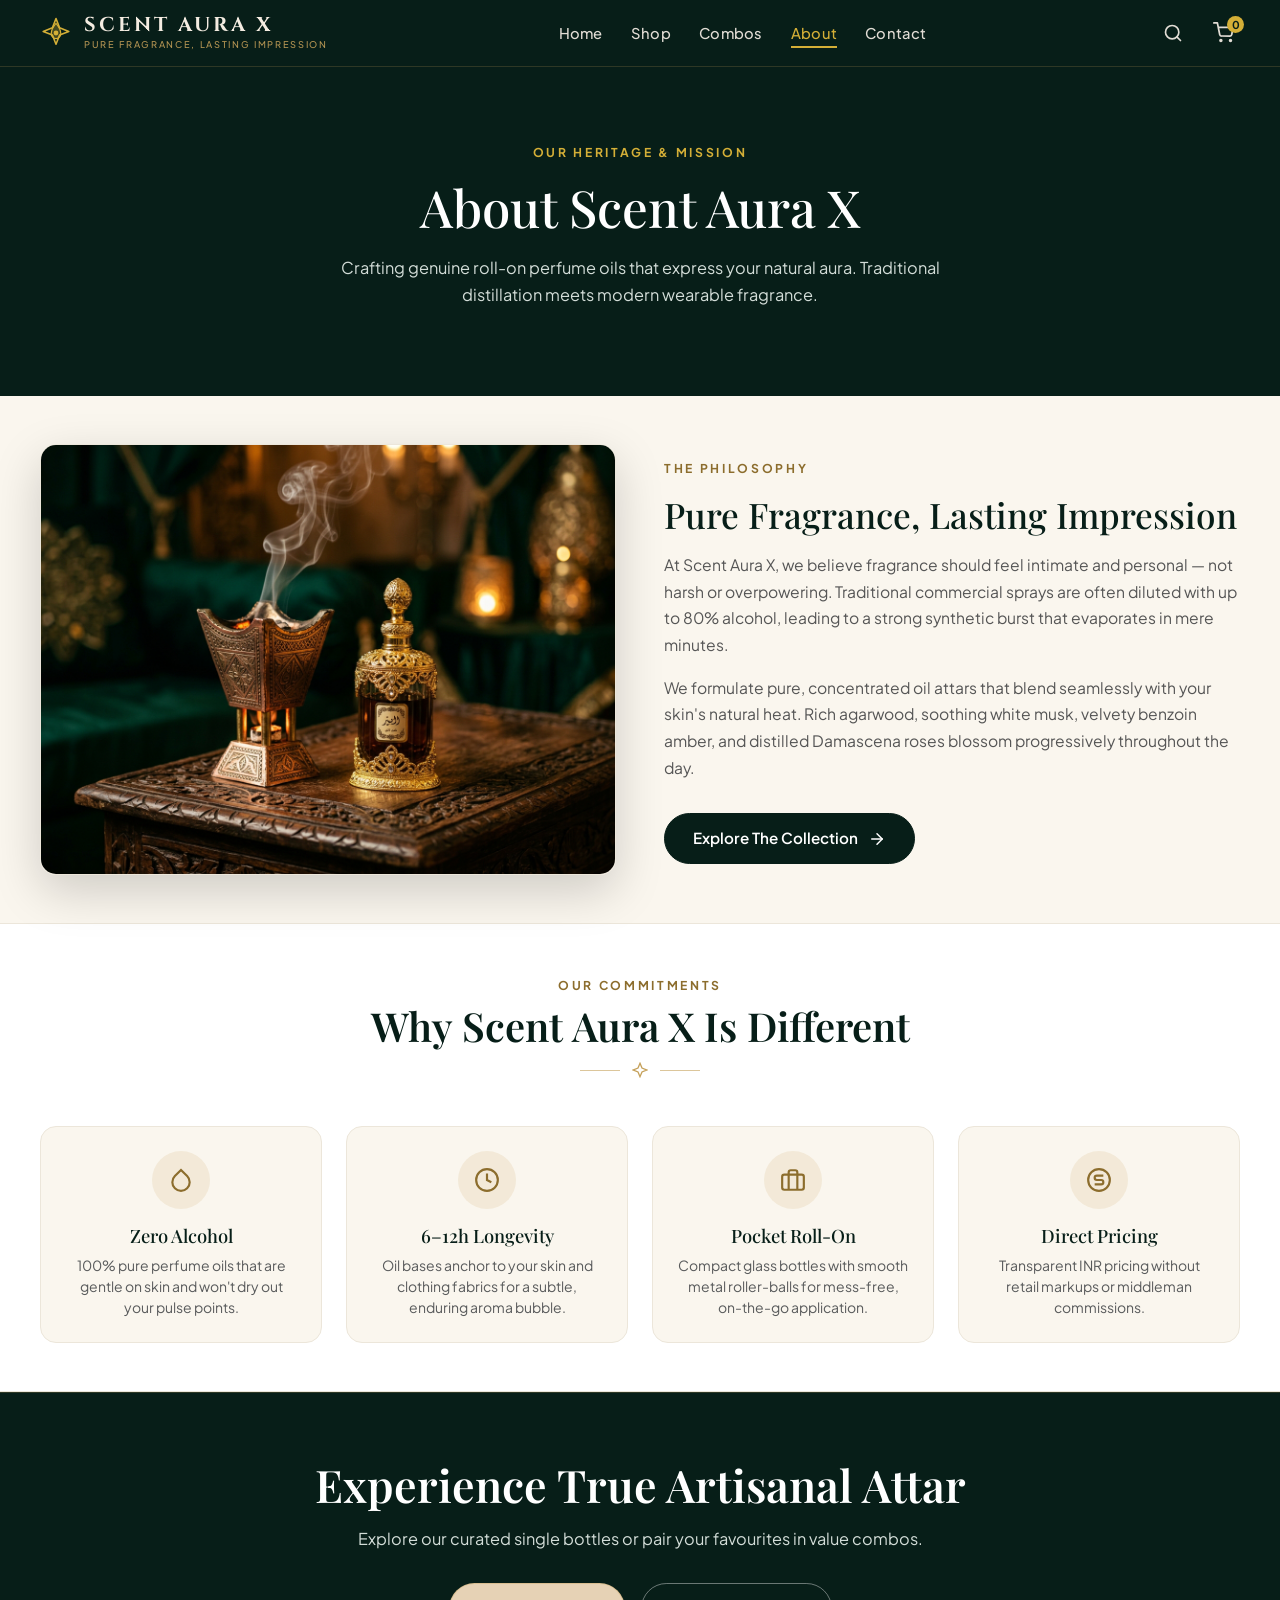
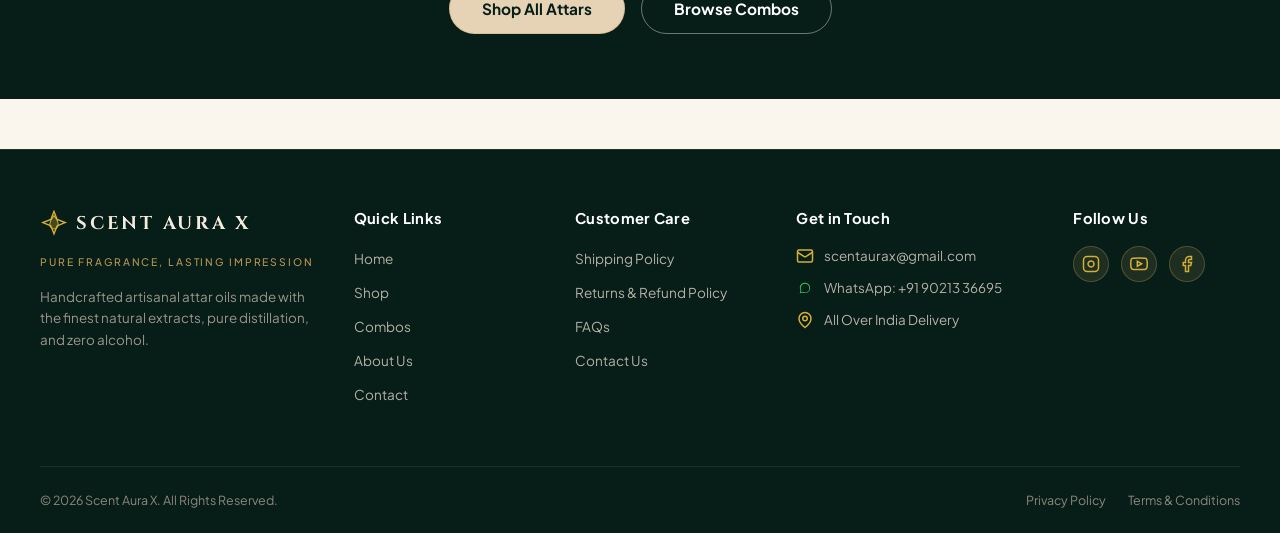
==== about.html @ 6600e6ce "Updated the menu and new page" ====
<!DOCTYPE html>
<html lang="en">
<head>
  <meta charset="UTF-8" />
  <meta name="viewport" content="width=device-width, initial-scale=1.0" />
  <meta name="description" content="About Scent Aura X — Artisanal, alcohol-free roll-on attars crafted for everyday Indian life, special occasions, and lasting impressions." />
  <title>About Us | Scent Aura X — Pure Fragrance, Lasting Impression</title>
  
  <link href="https://cdn.jsdelivr.net/npm/bootstrap@5.3.3/dist/css/bootstrap.min.css" rel="stylesheet">
  <link rel="stylesheet" href="assets/css/style.css">
  <link rel="stylesheet" href="assets/css/premium.css">
</head>

<body>
  <!-- ==========================================
       SECTION 1: HEADER AND NAVIGATION
       ========================================== -->
  <header class="site-header">
    <div class="header-container">
      <!-- Logo / Brand Wordmark -->
      <a href="index.html" class="brand-wrapper" aria-label="Scent Aura X Home">
        <svg class="brand-logo-icon" viewBox="0 0 40 40" fill="none" xmlns="http://www.w3.org/2000/svg" aria-hidden="true">
          <path d="M20 2L24.5 13.5L36 18L24.5 22.5L20 34L15.5 22.5L4 18L15.5 13.5L20 2Z" stroke="#D4AF37" stroke-width="2" stroke-linecap="round" stroke-linejoin="round"/>
          <path d="M20 8C20 8 26 15 26 21C26 24.3137 23.3137 27 20 27C16.6863 27 14 24.3137 14 21C14 15 20 8 20 8Z" fill="#D4AF37" fill-opacity="0.3" stroke="#D4AF37" stroke-width="1.5"/>
          <circle cx="20" cy="20" r="3" fill="#D4AF37"/>
        </svg>
        <div class="brand-text-block">
          <span class="brand-title">SCENT AURA X</span>
          <span class="brand-tagline">PURE FRAGRANCE, LASTING IMPRESSION</span>
        </div>
      </a>

      <!-- Center Desktop Links -->
      <ul class="nav-links">
        <li><a href="index.html">Home</a></li>
        <li><a href="shop.html">Shop</a></li>
        <li><a href="combos.html">Combos</a></li>
        <li><a href="about.html" class="active">About</a></li>
        <li><a href="contact.html">Contact</a></li>
      </ul>

      <!-- Right Header Actions (Search, Cart, Mobile Toggle) -->
      <div class="header-actions">
        <a href="shop.html" class="header-icon-btn" aria-label="Search Attars">
          <svg width="20" height="20" viewBox="0 0 24 24" fill="none" stroke="currentColor" stroke-width="2" stroke-linecap="round" stroke-linejoin="round" aria-hidden="true">
            <circle cx="11" cy="11" r="8"></circle>
            <line x1="21" y1="21" x2="16.65" y2="16.65"></line>
          </svg>
        </a>

        <a href="cart.html" class="header-icon-btn position-relative" aria-label="Shopping Cart">
          <svg width="21" height="21" viewBox="0 0 24 24" fill="none" stroke="currentColor" stroke-width="2" stroke-linecap="round" stroke-linejoin="round" aria-hidden="true">
            <circle cx="9" cy="21" r="1"></circle>
            <circle cx="20" cy="21" r="1"></circle>
            <path d="M1 1h4l2.68 13.39a2 2 0 0 0 2 1.61h9.72a2 2 0 0 0 2-1.61L23 6H6"></path>
          </svg>
          <span id="cart-count-badge" class="cart-counter">0</span>
        </a>

        <button type="button" class="mobile-nav-toggle" id="mobile-nav-toggle-btn" aria-label="Open mobile navigation menu">
          <svg width="24" height="24" viewBox="0 0 24 24" fill="none" stroke="currentColor" stroke-width="2" stroke-linecap="round" stroke-linejoin="round" aria-hidden="true">
            <line x1="3" y1="12" x2="21" y2="12"></line>
            <line x1="3" y1="6" x2="21" y2="6"></line>
            <line x1="3" y1="18" x2="21" y2="18"></line>
          </svg>
        </button>
      </div>
    </div>
  </header>

  <!-- Mobile Navigation Drawer -->
  <div class="mobile-nav-drawer" id="mobile-nav-drawer" role="dialog" aria-modal="true" aria-label="Mobile Navigation">
    <div class="mobile-nav-panel">
      <div class="mobile-nav-header">
        <div class="d-flex align-items-center gap-2">
          <svg class="brand-logo-icon" viewBox="0 0 40 40" fill="none" style="width: 24px; height: 24px;" aria-hidden="true">
            <path d="M20 2L24.5 13.5L36 18L24.5 22.5L20 34L15.5 22.5L4 18L15.5 13.5L20 2Z" stroke="#D4AF37" stroke-width="2"/>
            <path d="M20 8C20 8 26 15 26 21C26 24.3137 23.3137 27 20 27C16.6863 27 14 24.3137 14 21C14 15 20 8 20 8Z" fill="#D4AF37" fill-opacity="0.3" stroke="#D4AF37" stroke-width="1.5"/>
          </svg>
          <span class="brand-title" style="font-size: 1.05rem;">SCENT AURA X</span>
        </div>
        <button type="button" class="mobile-nav-close" id="mobile-nav-close-btn" aria-label="Close navigation menu">&times;</button>
      </div>
      <ul class="mobile-nav-list">
        <li><a href="index.html"><span>Home</span> &rarr;</a></li>
        <li><a href="shop.html"><span>Shop</span> &rarr;</a></li>
        <li><a href="combos.html"><span>Combos</span> &rarr;</a></li>
        <li><a href="about.html" class="active"><span>About</span> &rarr;</a></li>
        <li><a href="contact.html"><span>Contact</span> &rarr;</a></li>
      </ul>
      <div class="mt-auto pt-4 border-top border-secondary">
        <a href="cart.html" class="btn btn-sm w-100 py-2 rounded-pill fw-bold" style="background: var(--gold-accent); color: var(--primary-dark);">
          View Cart (<span class="mobile-drawer-cart-count">0</span>)
        </a>
      </div>
    </div>
  </div>

  <!-- Hero Header -->
  <section class="py-5" style="background-color: var(--primary-dark); color: #fff; text-align: center;">
    <div class="container py-4">
      <span class="section-label-gold" style="color: var(--gold-accent);">OUR HERITAGE &amp; MISSION</span>
      <h1 class="font-serif mt-2 mb-3" style="font-size: clamp(2.2rem, 4vw, 3.2rem); color: #fff;">About Scent Aura X</h1>
      <p class="mx-auto" style="max-width: 650px; color: #D3DDD8; font-size: 1.02rem; line-height: 1.65;">
        Crafting genuine roll-on perfume oils that express your natural aura. Traditional distillation meets modern wearable fragrance.
      </p>
    </div>
  </section>

  <!-- Story & Philosophy Section -->
  <section class="py-5">
    <div class="hero-container">
      <div class="row align-items-center g-5">
        <div class="col-lg-6">
          <div class="rounded-4 overflow-hidden shadow-lg border" style="border-color: var(--border-subtle) !important;">
            <img src="assets/images/story-banner.jpg" alt="Heritage of Scent Aura X" class="w-100 h-100 object-fit-cover" style="min-height: 380px;">
          </div>
        </div>
        <div class="col-lg-6">
          <span class="section-label-gold">THE PHILOSOPHY</span>
          <h2 class="font-serif mt-2 mb-3" style="font-size: 2.2rem; color: var(--primary-dark);">Pure Fragrance, Lasting Impression</h2>
          <p style="color: #555; line-height: 1.7; font-size: 0.98rem;">
            At Scent Aura X, we believe fragrance should feel intimate and personal — not harsh or overpowering. Traditional commercial sprays are often diluted with up to 80% alcohol, leading to a strong synthetic burst that evaporates in mere minutes.
          </p>
          <p style="color: #555; line-height: 1.7; font-size: 0.98rem;">
            We formulate pure, concentrated oil attars that blend seamlessly with your skin's natural heat. Rich agarwood, soothing white musk, velvety benzoin amber, and distilled Damascena roses blossom progressively throughout the day.
          </p>
          <div class="pt-3">
            <a href="shop.html" class="btn-hero-primary">
              <span>Explore The Collection</span>
              <svg width="18" height="18" viewBox="0 0 24 24" fill="none" stroke="currentColor" stroke-width="2" stroke-linecap="round" stroke-linejoin="round">
                <line x1="5" y1="12" x2="19" y2="12"></line>
                <polyline points="12 5 19 12 12 19"></polyline>
              </svg>
            </a>
          </div>
        </div>
      </div>
    </div>
  </section>

  <!-- Core Pillars -->
  <section class="py-5" style="background-color: #FFFFFF; border-top: 1px solid var(--border-subtle); border-bottom: 1px solid var(--border-subtle);">
    <div class="hero-container">
      <div class="section-center-header text-center mb-5">
        <span class="section-label-gold">OUR COMMITMENTS</span>
        <h2 class="section-main-title">Why Scent Aura X Is Different</h2>
        <div class="ornament-divider">
          <span></span>
          <svg width="16" height="16" viewBox="0 0 24 24" fill="none" stroke="currentColor" stroke-width="2">
            <path d="M12 2L15 9L22 12L15 15L12 22L9 15L2 12L9 9L12 2Z"/>
          </svg>
          <span></span>
        </div>
      </div>

      <div class="row g-4">
        <div class="col-md-3">
          <div class="p-4 rounded-4 text-center h-100" style="background: var(--page-bg); border: 1px solid var(--border-subtle);">
            <div class="d-inline-flex p-3 rounded-circle mb-3" style="background: rgba(197, 160, 89, 0.15); color: var(--gold-dark);">
              <svg width="26" height="26" viewBox="0 0 24 24" fill="none" stroke="currentColor" stroke-width="2">
                <path d="M12 2.69l5.66 5.66a8 8 0 1 1-11.31 0z"/>
              </svg>
            </div>
            <h4 class="font-serif" style="color: var(--primary-dark); font-size: 1.15rem;">Zero Alcohol</h4>
            <p class="text-muted small mb-0 mt-2">100% pure perfume oils that are gentle on skin and won't dry out your pulse points.</p>
          </div>
        </div>

        <div class="col-md-3">
          <div class="p-4 rounded-4 text-center h-100" style="background: var(--page-bg); border: 1px solid var(--border-subtle);">
            <div class="d-inline-flex p-3 rounded-circle mb-3" style="background: rgba(197, 160, 89, 0.15); color: var(--gold-dark);">
              <svg width="26" height="26" viewBox="0 0 24 24" fill="none" stroke="currentColor" stroke-width="2">
                <circle cx="12" cy="12" r="10"></circle>
                <polyline points="12 6 12 12 16 14"></polyline>
              </svg>
            </div>
            <h4 class="font-serif" style="color: var(--primary-dark); font-size: 1.15rem;">6–12h Longevity</h4>
            <p class="text-muted small mb-0 mt-2">Oil bases anchor to your skin and clothing fabrics for a subtle, enduring aroma bubble.</p>
          </div>
        </div>

        <div class="col-md-3">
          <div class="p-4 rounded-4 text-center h-100" style="background: var(--page-bg); border: 1px solid var(--border-subtle);">
            <div class="d-inline-flex p-3 rounded-circle mb-3" style="background: rgba(197, 160, 89, 0.15); color: var(--gold-dark);">
              <svg width="26" height="26" viewBox="0 0 24 24" fill="none" stroke="currentColor" stroke-width="2">
                <rect x="2" y="7" width="20" height="14" rx="2" ry="2"></rect>
                <path d="M16 21V5a2 2 0 0 0-2-2h-4a2 2 0 0 0-2 2v16"></path>
              </svg>
            </div>
            <h4 class="font-serif" style="color: var(--primary-dark); font-size: 1.15rem;">Pocket Roll-On</h4>
            <p class="text-muted small mb-0 mt-2">Compact glass bottles with smooth metal roller-balls for mess-free, on-the-go application.</p>
          </div>
        </div>

        <div class="col-md-3">
          <div class="p-4 rounded-4 text-center h-100" style="background: var(--page-bg); border: 1px solid var(--border-subtle);">
            <div class="d-inline-flex p-3 rounded-circle mb-3" style="background: rgba(197, 160, 89, 0.15); color: var(--gold-dark);">
              <svg width="26" height="26" viewBox="0 0 24 24" fill="none" stroke="currentColor" stroke-width="2">
                <circle cx="12" cy="12" r="10"></circle>
                <path d="M16 8h-6a2 2 0 1 0 0 4h4a2 2 0 1 1 0 4H8"></path>
              </svg>
            </div>
            <h4 class="font-serif" style="color: var(--primary-dark); font-size: 1.15rem;">Direct Pricing</h4>
            <p class="text-muted small mb-0 mt-2">Transparent INR pricing without retail markups or middleman commissions.</p>
          </div>
        </div>
      </div>
    </div>
  </section>

  <!-- CTA Banner -->
  <section class="final-cta-section">
    <div class="final-cta-container">
      <h2 class="final-cta-title">Experience True Artisanal Attar</h2>
      <p class="final-cta-desc">
        Explore our curated single bottles or pair your favourites in value combos.
      </p>
      <div class="d-flex justify-content-center gap-3 flex-wrap">
        <a href="shop.html" class="btn-final-cta">
          <span>Shop All Attars</span>
        </a>
        <a href="combos.html" class="btn-final-cta" style="background: transparent; color: #fff; border-color: rgba(255,255,255,0.4);">
          <span>Browse Combos</span>
        </a>
      </div>
    </div>
  </section>

  <!-- ==========================================
       FOOTER
       ========================================== -->
  <footer id="footer-contact" class="site-footer">
    <div class="footer-container">
      <div class="footer-grid">
        <!-- Col 1: Brand & Wordmark -->
        <div>
          <div class="d-flex align-items-center gap-2 mb-3">
            <svg class="brand-logo-icon" viewBox="0 0 40 40" fill="none" style="width: 28px; height: 28px;" aria-hidden="true">
              <path d="M20 2L24.5 13.5L36 18L24.5 22.5L20 34L15.5 22.5L4 18L15.5 13.5L20 2Z" stroke="#D4AF37" stroke-width="2"/>
              <path d="M20 8C20 8 26 15 26 21C26 24.3137 23.3137 27 20 27C16.6863 27 14 24.3137 14 21C14 15 20 8 20 8Z" fill="#D4AF37" fill-opacity="0.3" stroke="#D4AF37" stroke-width="1.5"/>
            </svg>
            <span class="brand-title" style="font-size: 1.15rem;">SCENT AURA X</span>
          </div>
          <div class="brand-tagline mb-3" style="font-size: 0.65rem;">PURE FRAGRANCE, LASTING IMPRESSION</div>
          <p style="font-size: 0.84rem; color: #9A958A; line-height: 1.6; max-width: 280px;">
            Handcrafted artisanal attar oils made with the finest natural extracts, pure distillation, and zero alcohol.
          </p>
        </div>

        <!-- Col 2: Quick Links -->
        <div>
          <h4 class="footer-col-title">Quick Links</h4>
          <ul class="footer-links-list">
            <li><a href="index.html">Home</a></li>
            <li><a href="shop.html">Shop</a></li>
            <li><a href="combos.html">Combos</a></li>
            <li><a href="about.html">About Us</a></li>
            <li><a href="contact.html">Contact</a></li>
          </ul>
        </div>

        <!-- Col 3: Customer Care -->
        <div>
          <h4 class="footer-col-title">Customer Care</h4>
          <ul class="footer-links-list">
            <li><a href="checkout.html">Shipping Policy</a></li>
            <li><a href="checkout.html">Returns &amp; Refund Policy</a></li>
            <li><a href="contact.html#faq">FAQs</a></li>
            <li><a href="contact.html">Contact Us</a></li>
          </ul>
        </div>

        <!-- Col 4: Get in Touch & WhatsApp -->
        <div>
          <h4 class="footer-col-title">Get in Touch</h4>
          <a href="mailto:scentaurax@gmail.com" class="footer-contact-item">
            <svg width="18" height="18" viewBox="0 0 24 24" fill="none" stroke="currentColor" stroke-width="2" aria-hidden="true">
              <rect x="2" y="4" width="20" height="16" rx="2"></rect>
              <path d="m22 7-8.97 5.7a1.94 1.94 0 0 1-2.06 0L2 7"></path>
            </svg>
            <span>scentaurax@gmail.com</span>
          </a>
          <a href="https://wa.me/919021336695" target="_blank" rel="noopener noreferrer" class="footer-contact-item">
            <svg width="18" height="18" viewBox="0 0 24 24" fill="#25D366" aria-hidden="true">
              <path d="M12.031 6.172c-3.181 0-5.767 2.586-5.768 5.766-.001 1.298.38 2.27 1.019 3.287l-.711 2.598 2.664-.699c.974.551 1.834.814 2.8.814 3.181 0 5.767-2.586 5.768-5.766 0-3.18-2.586-5.766-5.772-5.766zm6.819 5.767c-.001 3.766-3.054 6.819-6.819 6.819-1.157 0-2.29-.296-3.29-.861l-3.663.96 1.002-3.666c-.633-1.042-.969-2.247-.968-3.252.001-3.766 3.054-6.819 6.819-6.819 3.765 0 6.819 3.053 6.819 6.819z"/>
            </svg>
            <span>WhatsApp: +91 90213 36695</span>
          </a>
          <div class="footer-contact-item">
            <svg width="18" height="18" viewBox="0 0 24 24" fill="none" stroke="currentColor" stroke-width="2" aria-hidden="true">
              <path d="M20 10c0 6-8 12-8 12s-8-6-8-12a8 8 0 0 1 16 0Z"/>
              <circle cx="12" cy="10" r="3"/>
            </svg>
            <span>All Over India Delivery</span>
          </div>
        </div>

        <!-- Col 5: Follow Us -->
        <div>
          <h4 class="footer-col-title">Follow Us</h4>
          <div class="footer-social-icons">
            <a href="#" class="footer-social-icon" aria-label="Instagram">
              <svg width="18" height="18" viewBox="0 0 24 24" fill="none" stroke="currentColor" stroke-width="2" aria-hidden="true">
                <rect x="2" y="2" width="20" height="20" rx="5" ry="5"></rect>
                <path d="M16 11.37A4 4 0 1 1 12.63 8 4 4 0 0 1 16 11.37z"></path>
                <line x1="17.5" y1="6.5" x2="17.51" y2="6.5"></line>
              </svg>
            </a>
            <a href="#" class="footer-social-icon" aria-label="YouTube">
              <svg width="18" height="18" viewBox="0 0 24 24" fill="none" stroke="currentColor" stroke-width="2" aria-hidden="true">
                <path d="M22.54 6.42a2.78 2.78 0 0 0-1.94-2C18.88 4 12 4 12 4s-6.88 0-8.6.46a2.78 2.78 0 0 0-1.94 2A29 29 0 0 0 1 11.75a29 29 0 0 0 .46 5.33A2.78 2.78 0 0 0 3.4 19c1.72.46 8.6.46 8.6.46s6.88 0 8.6-.46a2.78 2.78 0 0 0 1.94-2 29 29 0 0 0 .46-5.25 29 29 0 0 0-.46-5.33z"></path>
                <polygon points="9.75 15.02 15.5 11.75 9.75 8.48 9.75 15.02"></polygon>
              </svg>
            </a>
            <a href="#" class="footer-social-icon" aria-label="Facebook">
              <svg width="18" height="18" viewBox="0 0 24 24" fill="none" stroke="currentColor" stroke-width="2" aria-hidden="true">
                <path d="M18 2h-3a5 5 0 0 0-5 5v3H7v4h3v8h4v-8h3l1-4h-4V7a1 1 0 0 1 1-1h3z"></path>
              </svg>
            </a>
          </div>
        </div>
      </div>

      <div class="footer-bottom-bar">
        <span>&copy; <span id="current-year">2026</span> Scent Aura X. All Rights Reserved.</span>
        <div>
          <a href="#">Privacy Policy</a>
          <a href="#">Terms &amp; Conditions</a>
        </div>
      </div>
    </div>
  </footer>

  <script src="assets/js/products.js"></script>
  <script src="assets/js/main.js"></script>
</body>
</html>
---- assets/css/style.css ----
@import url('https://fonts.googleapis.com/css2?family=Cinzel:wght@400;500;600;700;800&family=Playfair+Display:ital,wght@0,400;0,500;0,600;0,700;1,400;1,600&family=Plus+Jakarta+Sans:wght@300;400;500;600;700&display=swap');

:root {
  --primary-dark: #071E18;      /* Deep Royal Emerald Forest */
  --primary-forest: #0B2B23;    /* Secondary Deep Green */
  --primary-emerald: #113D32;   /* Emerald accent */
  --gold-primary: #C5A059;      /* Classic Royal Gold */
  --gold-accent: #D4AF37;       /* Bright Shimmer Gold */
  --gold-light: #F4ECE1;        /* Cream Gold */
  --gold-dark: #8C6D2D;         /* Dark Bronzed Gold */
  --page-bg: #FAF6EE;           /* Warm Ivory Cream Canvas */
  --card-bg: #FFFFFF;           /* Crisp White Card Background */
  --text-dark: #1A1A1A;         /* Primary Text */
  --text-muted: #666666;        /* Secondary Subtext */
  --border-light: rgba(197, 160, 89, 0.25);
  --border-subtle: #ECE6DA;
  --whatsapp-green: #25D366;
  --font-serif: 'Playfair Display', Georgia, serif;
  --font-royal: 'Cinzel', serif;
  --font-sans: 'Plus Jakarta Sans', system-ui, -apple-system, sans-serif;
}

* {
  box-sizing: border-box;
}

body {
  font-family: var(--font-sans);
  background-color: var(--page-bg);
  color: var(--text-dark);
  margin: 0;
  padding: 0;
  -webkit-font-smoothing: antialiased;
  -moz-osx-font-smoothing: grayscale;
}

h1, h2, h3, h4, .font-serif, .section-heading {
  font-family: var(--font-serif);
}

.font-royal {
  font-family: var(--font-royal);
}

/* --- HEADER & NAVIGATION --- */
.site-header {
  background-color: var(--primary-dark);
  position: sticky;
  top: 0;
  z-index: 1000;
  border-bottom: 1px solid rgba(197, 160, 89, 0.2);
  padding: 14px 0;
}

.header-container {
  max-width: 1240px;
  margin: 0 auto;
  padding: 0 20px;
  display: flex;
  align-items: center;
  justify-content: space-between;
}

.brand-wrapper {
  display: flex;
  align-items: center;
  gap: 12px;
  text-decoration: none;
}

.brand-logo-icon {
  width: 32px;
  height: 32px;
  color: var(--gold-accent);
}

.brand-text-block {
  display: flex;
  flex-direction: column;
}

.brand-title {
  font-family: var(--font-royal);
  font-size: 1.25rem;
  font-weight: 700;
  letter-spacing: 0.15em;
  color: var(--gold-light);
  line-height: 1.1;
  text-transform: uppercase;
}

.brand-tagline {
  font-size: 0.58rem;
  letter-spacing: 0.18em;
  text-transform: uppercase;
  color: var(--gold-primary);
  opacity: 0.9;
  font-weight: 500;
  margin-top: 2px;
}

.nav-links {
  display: flex;
  align-items: center;
  gap: 28px;
  list-style: none;
  margin: 0;
  padding: 0;
}

.nav-links a {
  color: #E2DDD5;
  text-decoration: none;
  font-size: 0.92rem;
  font-weight: 500;
  letter-spacing: 0.02em;
  position: relative;
  transition: color 0.25s ease;
}

.nav-links a:hover,
.nav-links a.active {
  color: var(--gold-accent);
}

.nav-links a.active::after {
  content: "";
  position: absolute;
  left: 0;
  bottom: -6px;
  width: 100%;
  height: 2px;
  background-color: var(--gold-accent);
}

.header-actions {
  display: flex;
  align-items: center;
  gap: 18px;
}

.header-icon-btn {
  background: transparent;
  border: none;
  color: #E2DDD5;
  cursor: pointer;
  display: flex;
  align-items: center;
  justify-content: center;
  padding: 6px;
  position: relative;
  transition: color 0.2s ease;
  text-decoration: none;
}

.header-icon-btn:hover {
  color: var(--gold-accent);
}

.cart-counter {
  position: absolute;
  top: 0px;
  right: -4px;
  background-color: var(--gold-accent);
  color: var(--primary-dark);
  font-size: 0.68rem;
  font-weight: 700;
  width: 17px;
  height: 17px;
  border-radius: 50%;
  display: flex;
  align-items: center;
  justify-content: center;
}

/* WhatsApp Nav Pill */
.btn-whatsapp-pill {
  background-color: #E6D2B5;
  color: #071E18;
  font-weight: 600;
  font-size: 0.85rem;
  padding: 8px 18px;
  border-radius: 999px;
  display: inline-flex;
  align-items: center;
  gap: 8px;
  text-decoration: none;
  border: 1px solid rgba(197, 160, 89, 0.4);
  transition: all 0.25s ease;
}

.btn-whatsapp-pill:hover {
  background-color: #DCC3A1;
  color: #071E18;
  transform: translateY(-1px);
}

/* --- HERO SECTION --- */
.hero-section {
  position: relative;
  background: #FAF6EE;
  padding: 40px 0 30px;
  overflow: hidden;
}

.hero-ornament-corner {
  position: absolute;
  top: 0;
  left: 0;
  width: 120px;
  opacity: 0.4;
  pointer-events: none;
}

.hero-container {
  max-width: 1240px;
  margin: 0 auto;
  padding: 0 20px;
}

.hero-grid {
  display: grid;
  grid-template-columns: 1.05fr 0.95fr;
  align-items: center;
  gap: 40px;
  min-height: 480px;
}

.hero-subtitle-eyebrow {
  font-size: 0.78rem;
  letter-spacing: 0.22em;
  text-transform: uppercase;
  color: var(--gold-dark);
  font-weight: 700;
  margin-bottom: 12px;
}

.hero-title {
  font-size: clamp(2.4rem, 4.5vw, 4.2rem);
  line-height: 1.1;
  font-weight: 600;
  color: var(--primary-dark);
  margin-bottom: 22px;
}

.hero-description {
  font-size: 1.05rem;
  line-height: 1.6;
  color: #555555;
  max-width: 480px;
  margin-bottom: 34px;
}

.hero-buttons {
  display: flex;
  align-items: center;
  flex-wrap: wrap;
  gap: 14px;
  margin-bottom: 40px;
}

.btn-hero-primary {
  background-color: var(--primary-dark);
  color: #FFFFFF;
  font-size: 0.95rem;
  font-weight: 600;
  padding: 13px 28px;
  border-radius: 999px;
  text-decoration: none;
  display: inline-flex;
  align-items: center;
  gap: 10px;
  transition: all 0.3s ease;
  border: 1px solid var(--primary-dark);
}

.btn-hero-primary:hover {
  background-color: #0F372E;
  color: #FFFFFF;
  transform: translateY(-2px);
  box-shadow: 0 8px 24px rgba(7, 30, 24, 0.25);
}

.btn-hero-whatsapp {
  background-color: transparent;
  color: var(--primary-dark);
  font-size: 0.95rem;
  font-weight: 600;
  padding: 12px 26px;
  border-radius: 999px;
  text-decoration: none;
  display: inline-flex;
  align-items: center;
  gap: 10px;
  border: 1.5px solid rgba(7, 30, 24, 0.6);
  transition: all 0.25s ease;
}

.btn-hero-whatsapp:hover {
  background-color: rgba(7, 30, 24, 0.05);
  color: var(--primary-dark);
}

/* Trust Badges Strip Under Hero */
.hero-badges-row {
  display: grid;
  grid-template-columns: repeat(4, 1fr);
  gap: 16px;
  padding-top: 10px;
  border-top: 1px solid rgba(197, 160, 89, 0.25);
}

.hero-badge-item {
  display: flex;
  align-items: center;
  gap: 10px;
}

.hero-badge-icon {
  width: 34px;
  height: 34px;
  color: var(--gold-dark);
  flex-shrink: 0;
}

.hero-badge-text strong {
  display: block;
  font-size: 0.82rem;
  color: var(--primary-dark);
  font-weight: 700;
}

.hero-badge-text span {
  font-size: 0.72rem;
  color: #777777;
}

/* Hero Visual Banner */
.hero-visual-frame {
  position: relative;
  border-radius: 24px;
  overflow: hidden;
  box-shadow: 0 20px 45px rgba(7, 30, 24, 0.12);
  background: #EFE9DF;
  aspect-ratio: 16 / 11;
}

.hero-visual-frame img {
  width: 100%;
  height: 100%;
  object-fit: cover;
  display: block;
  transition: transform 0.6s ease;
}

.hero-visual-frame:hover img {
  transform: scale(1.02);
}

.hero-overlay-callout {
  position: absolute;
  top: 24px;
  right: 24px;
  text-align: right;
  pointer-events: none;
  z-index: 2;
}

.hero-script-tag {
  font-family: 'Playfair Display', cursive, serif;
  font-style: italic;
  font-size: 1.8rem;
  line-height: 1.1;
  color: #FFFFFF;
  text-shadow: 0 2px 10px rgba(0, 0, 0, 0.7);
  display: block;
}

/* --- SECTION HEADERS --- */
.section-center-header {
  text-align: center;
  max-width: 650px;
  margin: 0 auto 36px;
}

.section-label-gold {
  font-size: 0.76rem;
  letter-spacing: 0.22em;
  text-transform: uppercase;
  color: var(--gold-dark);
  font-weight: 700;
  display: inline-block;
  margin-bottom: 8px;
}

.section-main-title {
  font-size: clamp(1.8rem, 3.2vw, 2.5rem);
  font-weight: 600;
  color: var(--primary-dark);
  margin: 0 0 10px 0;
}

.ornament-divider {
  display: flex;
  align-items: center;
  justify-content: center;
  gap: 12px;
  margin: 12px auto 0;
}

.ornament-divider span {
  width: 40px;
  height: 1px;
  background-color: var(--gold-primary);
  opacity: 0.6;
}

.ornament-divider svg {
  color: var(--gold-primary);
}

.section-top-link-row {
  display: flex;
  justify-content: space-between;
  align-items: flex-end;
  margin-bottom: 24px;
}

.view-all-link {
  color: var(--primary-dark);
  font-size: 0.88rem;
  font-weight: 600;
  text-decoration: none;
  display: inline-flex;
  align-items: center;
  gap: 6px;
  transition: color 0.2s ease, transform 0.2s ease;
}

.view-all-link:hover {
  color: var(--gold-dark);
  transform: translateX(3px);
}

/* --- CATEGORIES SECTION --- */
.categories-section {
  padding: 50px 0 30px;
  background-color: var(--page-bg);
}

.categories-grid {
  display: grid;
  grid-template-columns: repeat(4, 1fr);
  gap: 18px;
}

.category-card {
  background: #FFFFFF;
  border-radius: 18px;
  overflow: hidden;
  box-shadow: 0 8px 24px rgba(0, 0, 0, 0.04);
  border: 1px solid var(--border-subtle);
  transition: all 0.3s ease;
  display: flex;
  flex-direction: column;
  text-decoration: none;
  color: inherit;
}

.category-card:hover {
  transform: translateY(-6px);
  box-shadow: 0 16px 36px rgba(7, 30, 24, 0.1);
  border-color: var(--gold-primary);
}

.category-img-box {
  width: 100%;
  aspect-ratio: 16 / 10;
  overflow: hidden;
  position: relative;
  background-color: #EFE9DF;
}

.category-img-box img {
  width: 100%;
  height: 100%;
  object-fit: cover;
  transition: transform 0.5s ease;
}

.category-card:hover .category-img-box img {
  transform: scale(1.06);
}

.category-info-bar {
  padding: 14px 16px;
  display: flex;
  align-items: center;
  justify-content: space-between;
  background-color: #F8F5EE;
}

.category-info-bar h3 {
  font-family: var(--font-serif);
  font-size: 1.05rem;
  font-weight: 700;
  color: var(--primary-dark);
  margin: 0 0 2px 0;
}

.category-info-bar p {
  font-size: 0.74rem;
  color: #777777;
  margin: 0;
}

.category-circle-arrow {
  width: 32px;
  height: 32px;
  border-radius: 50%;
  background-color: #FFFFFF;
  color: var(--primary-dark);
  border: 1px solid rgba(197, 160, 89, 0.4);
  display: flex;
  align-items: center;
  justify-content: center;
  flex-shrink: 0;
  transition: all 0.25s ease;
}

.category-card:hover .category-circle-arrow {
  background-color: var(--primary-dark);
  color: #FFFFFF;
  border-color: var(--primary-dark);
}

/* --- BESTSELLERS / PRODUCT CARDS --- */
.bestsellers-section {
  padding: 50px 0 60px;
  background-color: var(--page-bg);
}

.products-grid-row {
  display: grid;
  grid-template-columns: repeat(5, 1fr);
  gap: 16px;
}

.attar-product-card {
  background: #FFFFFF;
  border-radius: 18px;
  overflow: hidden;
  box-shadow: 0 8px 24px rgba(0, 0, 0, 0.04);
  border: 1px solid var(--border-subtle);
  display: flex;
  flex-direction: column;
  transition: all 0.3s cubic-bezier(0.16, 1, 0.3, 1);
  position: relative;
}

.attar-product-card:hover {
  transform: translateY(-5px);
  box-shadow: 0 16px 36px rgba(7, 30, 24, 0.09);
  border-color: rgba(197, 160, 89, 0.5);
}

.card-badge-bestseller {
  position: absolute;
  top: 12px;
  left: 12px;
  background-color: #E6D2B5;
  color: #071E18;
  font-size: 0.68rem;
  font-weight: 700;
  letter-spacing: 0.04em;
  padding: 4px 10px;
  border-radius: 999px;
  z-index: 2;
}

.product-img-wrap {
  width: 100%;
  aspect-ratio: 1 / 1;
  overflow: hidden;
  background-color: #F2ECE1;
  position: relative;
  display: block;
}

.product-img-wrap img {
  width: 100%;
  height: 100%;
  object-fit: cover;
  transition: transform 0.5s ease;
}

.attar-product-card:hover .product-img-wrap img {
  transform: scale(1.05);
}

.product-card-details {
  padding: 14px 14px 16px;
  display: flex;
  flex-direction: column;
  flex-grow: 1;
}

.product-item-title {
  font-family: var(--font-serif);
  font-size: 1.05rem;
  font-weight: 700;
  color: var(--primary-dark);
  margin: 0 0 4px 0;
  line-height: 1.2;
}

.product-item-title a {
  color: inherit;
  text-decoration: none;
}

.product-item-title a:hover {
  color: var(--gold-dark);
}

.product-item-meta-row {
  display: flex;
  align-items: center;
  gap: 8px;
  margin-bottom: 6px;
}

.product-bottle-size-badge {
  display: inline-block;
  background-color: #F4ECE1;
  color: var(--gold-dark);
  border: 1px solid rgba(197, 160, 89, 0.35);
  font-size: 0.70rem;
  font-weight: 700;
  padding: 2px 8px;
  border-radius: 999px;
  letter-spacing: 0.04em;
  text-transform: uppercase;
}

.product-item-price {
  font-size: 1.15rem;
  font-weight: 700;
  color: var(--primary-dark);
  margin-bottom: 4px;
}

.product-item-subtext {
  font-size: 0.75rem;
  color: #777777;
  margin-bottom: 12px;
  line-height: 1.35;
  flex-grow: 1;
}

/* Select Size Button inside Cards */
.btn-card-select-size {
  background-color: var(--primary-dark);
  color: #FFFFFF;
  border: 1px solid var(--primary-dark);
  border-radius: 999px;
  padding: 10px 14px;
  font-size: 0.84rem;
  font-weight: 600;
  display: flex;
  align-items: center;
  justify-content: center;
  gap: 8px;
  text-decoration: none;
  cursor: pointer;
  transition: all 0.25s ease;
  width: 100%;
}

.btn-card-select-size:hover {
  background-color: #113D32;
  color: #FFFFFF;
  border-color: #113D32;
  transform: translateY(-1px);
  box-shadow: 0 4px 12px rgba(7, 30, 24, 0.2);
}

.btn-card-select-size svg {
  color: var(--gold-accent);
  transition: transform 0.2s ease;
}

.btn-card-select-size:hover svg {
  transform: translateX(3px);
}

/* --- OUR STORY BANNER --- */
.story-banner-section {
  background-color: var(--primary-dark);
  color: #FFFFFF;
  margin: 30px auto;
  border-radius: 28px;
  overflow: hidden;
  max-width: 1240px;
  border: 1px solid rgba(197, 160, 89, 0.2);
  box-shadow: 0 20px 50px rgba(0, 0, 0, 0.15);
}

.story-grid {
  display: grid;
  grid-template-columns: 1.15fr 0.85fr;
  align-items: center;
}

.story-content-side {
  padding: 50px 50px 50px 60px;
}

.story-eyebrow {
  font-size: 0.74rem;
  letter-spacing: 0.22em;
  text-transform: uppercase;
  color: var(--gold-accent);
  font-weight: 700;
  margin-bottom: 12px;
  display: block;
}

.story-heading {
  font-size: clamp(2rem, 3.2vw, 2.7rem);
  font-weight: 600;
  line-height: 1.15;
  color: #FFFFFF;
  margin-bottom: 18px;
}

.story-text {
  font-size: 0.96rem;
  line-height: 1.7;
  color: #D3DDD8;
  max-width: 520px;
  margin-bottom: 30px;
}

.story-pillars-grid {
  display: grid;
  grid-template-columns: repeat(3, 1fr);
  gap: 20px;
  margin-bottom: 34px;
}

.story-pillar {
  display: flex;
  flex-direction: column;
  gap: 8px;
}

.story-pillar-icon {
  width: 30px;
  height: 30px;
  color: var(--gold-accent);
}

.story-pillar span {
  font-size: 0.82rem;
  color: #E2ECE7;
  font-weight: 600;
  line-height: 1.3;
}

.btn-story-cta {
  background-color: #E6D2B5;
  color: #071E18;
  font-size: 0.92rem;
  font-weight: 700;
  padding: 12px 28px;
  border-radius: 999px;
  text-decoration: none;
  display: inline-flex;
  align-items: center;
  gap: 10px;
  transition: all 0.25s ease;
}

.btn-story-cta:hover {
  background-color: #DCC3A1;
  color: #071E18;
  transform: translateY(-2px);
}

.story-image-side {
  height: 100%;
  min-height: 420px;
  position: relative;
  overflow: hidden;
}

.story-image-side img {
  width: 100%;
  height: 100%;
  object-fit: cover;
  display: block;
}

/* Arch mask effect for Story Image */
.story-image-arch {
  width: 100%;
  height: 100%;
  background-size: cover;
  background-position: center;
}

/* --- FOOTER --- */
.site-footer {
  background-color: var(--primary-dark);
  color: #E2DDD5;
  padding: 60px 0 24px;
  margin-top: 50px;
  border-top: 1px solid rgba(197, 160, 89, 0.15);
}

.footer-container {
  max-width: 1240px;
  margin: 0 auto;
  padding: 0 20px;
}

.footer-grid {
  display: grid;
  grid-template-columns: 1.5fr 1fr 1fr 1.3fr 0.9fr;
  gap: 36px;
  margin-bottom: 50px;
}

.footer-col-title {
  color: #FFFFFF;
  font-family: var(--font-sans);
  font-size: 0.92rem;
  font-weight: 700;
  margin-bottom: 18px;
  letter-spacing: 0.02em;
}

.footer-links-list {
  list-style: none;
  padding: 0;
  margin: 0;
}

.footer-links-list li {
  margin-bottom: 10px;
}

.footer-links-list a {
  color: #B5B0A6;
  text-decoration: none;
  font-size: 0.85rem;
  transition: color 0.2s ease;
}

.footer-links-list a:hover {
  color: var(--gold-accent);
}

.footer-contact-item {
  display: flex;
  align-items: center;
  gap: 10px;
  font-size: 0.84rem;
  color: #B5B0A6;
  margin-bottom: 12px;
  text-decoration: none;
}

.footer-contact-item svg {
  color: var(--gold-accent);
  flex-shrink: 0;
}

.footer-contact-item:hover {
  color: #FFFFFF;
}

.footer-social-icons {
  display: flex;
  gap: 12px;
}

.footer-social-icon {
  width: 36px;
  height: 36px;
  border-radius: 50%;
  background: rgba(197, 160, 89, 0.12);
  border: 1px solid rgba(197, 160, 89, 0.3);
  color: var(--gold-accent);
  display: flex;
  align-items: center;
  justify-content: center;
  text-decoration: none;
  transition: all 0.25s ease;
}

.footer-social-icon:hover {
  background: var(--gold-accent);
  color: var(--primary-dark);
}

.footer-bottom-bar {
  border-top: 1px solid rgba(255, 255, 255, 0.08);
  padding-top: 24px;
  display: flex;
  justify-content: space-between;
  align-items: center;
  font-size: 0.78rem;
  color: #8C877D;
}

.footer-bottom-bar a {
  color: #8C877D;
  text-decoration: none;
  margin-left: 20px;
}

.footer-bottom-bar a:hover {
  color: #E2DDD5;
}

/* Toast */
.toast-container {
  position: fixed;
  bottom: 24px;
  right: 24px;
  z-index: 9999;
}

.custom-toast {
  background: var(--primary-dark);
  color: #FFFFFF;
  border: 1px solid var(--gold-accent);
  border-radius: 50px;
  padding: 12px 22px;
  box-shadow: 0 10px 30px rgba(0, 0, 0, 0.25);
  display: flex;
  align-items: center;
  gap: 10px;
  font-size: 0.88rem;
  font-weight: 500;
  opacity: 0;
  transform: translateY(15px);
  transition: all 0.3s ease;
}

.custom-toast.show {
  opacity: 1;
  transform: translateY(0);
}

/* --- ADDED TO CART POPUP MODAL --- */
.cart-modal-backdrop {
  position: fixed;
  inset: 0;
  background: rgba(7, 30, 24, 0.6);
  backdrop-filter: blur(4px);
  -webkit-backdrop-filter: blur(4px);
  z-index: 10000;
  display: flex;
  align-items: center;
  justify-content: center;
  padding: 16px;
  opacity: 0;
  visibility: hidden;
  transition: opacity 0.25s ease, visibility 0.25s ease;
}

.cart-modal-backdrop.show {
  opacity: 1;
  visibility: visible;
}

.cart-modal-card {
  background: #FFFFFF;
  border-radius: 20px;
  width: 100%;
  max-width: 520px;
  box-shadow: 0 20px 50px rgba(7, 30, 24, 0.25);
  border: 1px solid var(--border-subtle);
  overflow: hidden;
  display: flex;
  flex-direction: column;
  max-height: 85vh;
  transform: scale(0.95) translateY(15px);
  transition: transform 0.25s cubic-bezier(0.16, 1, 0.3, 1);
}

.cart-modal-backdrop.show .cart-modal-card {
  transform: scale(1) translateY(0);
}

.cart-modal-header {
  padding: 18px 24px;
  border-bottom: 1px solid var(--border-subtle);
  display: flex;
  align-items: center;
  justify-content: space-between;
  background: #FAF6EE;
}

.cart-modal-header-title {
  display: flex;
  align-items: center;
  gap: 10px;
  margin: 0;
  font-size: 1.05rem;
  font-weight: 700;
  color: var(--primary-dark);
  font-family: var(--font-serif);
}

.cart-modal-header-icon {
  width: 24px;
  height: 24px;
  background: #0B2B23;
  color: #D4AF37;
  border-radius: 50%;
  display: inline-flex;
  align-items: center;
  justify-content: center;
  flex-shrink: 0;
}

.cart-modal-close-btn {
  background: none;
  border: none;
  font-size: 1.5rem;
  line-height: 1;
  color: var(--text-muted);
  cursor: pointer;
  padding: 4px 8px;
  border-radius: 50%;
  transition: color 0.2s ease, background 0.2s ease;
}

.cart-modal-close-btn:hover {
  color: var(--primary-dark);
  background: rgba(0, 0, 0, 0.05);
}

/* Suppress Bootstrap false-positive green checkmarks on empty optional fields */
#checkout-form.was-validated input#email:placeholder-shown,
#checkout-form.was-validated input#email:not(.is-invalid):placeholder-shown {
  background-image: none !important;
  border-color: #dee2e6 !important;
}

#checkout-form .form-control.is-valid {
  border-color: #198754;
  background-image: url("data:image/svg+xml,%3csvg xmlns='http://www.w3.org/2000/svg' viewBox='0 0 8 8'%3e%3cpath fill='%23198754' d='M2.3 6.73L.6 4.53c-.4-1.04.46-1.4 1.1-.8l1.1 1.4 3.4-3.8c.6-.63 1.6-.27 1.2.7l-4 4.6c-.43.5-.8.4-1.1.1z'/%3e%3c/svg%3e");
  background-repeat: no-repeat;
  background-position: right calc(0.375em + 0.1875rem) center;
  background-size: calc(0.75em + 0.375rem) calc(0.75em + 0.375rem);
}

#checkout-form .form-control.is-invalid {
  border-color: #dc3545;
  background-image: url("data:image/svg+xml,%3csvg xmlns='http://www.w3.org/2000/svg' viewBox='0 0 12 12' width='12' height='12' fill='none' stroke='%23dc3545'%3e%3ccircle cx='6' cy='6' r='4.5'/%3e%3cpath stroke-linejoin='round' d='M5.8 3.6h.4L6 6.5z'/%3e%3ccircle cx='6' cy='8.2' r='.6' fill='%23dc3545' stroke='none'/%3e%3c/svg%3e");
  background-repeat: no-repeat;
  background-position: right calc(0.375em + 0.1875rem) center;
  background-size: calc(0.75em + 0.375rem) calc(0.75em + 0.375rem);
}

/* Products List: Desktop / Tablet / Laptop */
.cart-modal-items {
  padding: 16px 24px;
  overflow-y: auto;
  flex: 1 1 auto;
  display: flex;
  flex-direction: column;
  gap: 12px;
}

/* Custom sleek scrollbar for items list */
.cart-modal-items::-webkit-scrollbar {
  width: 6px;
}
.cart-modal-items::-webkit-scrollbar-track {
  background: #FAF6EE;
}
.cart-modal-items::-webkit-scrollbar-thumb {
  background: #D5CEBF;
  border-radius: 6px;
}

.cart-modal-item {
  display: flex;
  align-items: center;
  gap: 14px;
  padding: 10px;
  background: #FAF6EE;
  border-radius: 12px;
  border: 1px solid var(--border-subtle);
}

.cart-modal-item-img {
  width: 56px;
  height: 56px;
  border-radius: 10px;
  object-fit: cover;
  flex-shrink: 0;
  border: 1px solid rgba(0, 0, 0, 0.05);
}

.cart-modal-item-info {
  flex-grow: 1;
  min-width: 0;
}

.cart-modal-item-name {
  font-weight: 600;
  font-size: 0.95rem;
  color: var(--primary-dark);
  margin-bottom: 2px;
  white-space: nowrap;
  overflow: hidden;
  text-overflow: ellipsis;
}

.cart-modal-item-meta {
  font-size: 0.8rem;
  color: var(--text-muted);
}

.cart-modal-item-price {
  font-weight: 700;
  font-size: 0.95rem;
  color: var(--primary-dark);
  white-space: nowrap;
}

/* Sticky Bottom Actions */
.cart-modal-actions {
  padding: 16px 24px 20px;
  border-top: 1px solid var(--border-subtle);
  background: #FFFFFF;
  position: sticky;
  bottom: 0;
  z-index: 2;
  display: flex;
  gap: 12px;
}

.cart-modal-btn-view {
  flex: 1;
  padding: 13px 20px;
  background-color: var(--primary-dark);
  color: #FFFFFF;
  border: 1.5px solid var(--primary-dark);
  border-radius: 999px;
  font-weight: 700;
  font-size: 0.95rem;
  text-decoration: none;
  text-align: center;
  display: inline-flex;
  align-items: center;
  justify-content: center;
  gap: 8px;
  cursor: pointer;
  transition: all 0.2s ease;
  box-shadow: 0 4px 14px rgba(7, 30, 24, 0.2);
}

.cart-modal-btn-view:hover {
  background-color: var(--primary-emerald);
  border-color: var(--primary-emerald);
  color: #FFFFFF;
  transform: translateY(-1px);
}

.cart-modal-btn-continue {
  flex: 1;
  padding: 13px 20px;
  background-color: transparent;
  color: var(--primary-dark);
  border: 1.5px solid var(--primary-dark);
  border-radius: 999px;
  font-weight: 700;
  font-size: 0.95rem;
  text-decoration: none;
  text-align: center;
  display: inline-flex;
  align-items: center;
  justify-content: center;
  gap: 8px;
  cursor: pointer;
  transition: all 0.2s ease;
}

.cart-modal-btn-continue:hover {
  background-color: #FAF6EE;
  color: var(--primary-dark);
  border-color: var(--gold-dark);
}

/* Responsive Media Queries: Mobile Devices */
@media (max-width: 600px) {
  .cart-modal-card {
    max-width: 92%;
    border-radius: 20px;
    max-height: 90vh;
  }
  
  /* On mobile device: hide products list, only show buttons */
  .cart-modal-items {
    display: none !important;
  }
  
  .cart-modal-header {
    padding: 18px 20px;
    text-align: center;
    justify-content: center;
    position: relative;
  }
  
  .cart-modal-header-title {
    font-size: 1.1rem;
    justify-content: center;
  }
  
  .cart-modal-close-btn {
    position: absolute;
    right: 12px;
    top: 50%;
    transform: translateY(-50%);
  }
  
  /* Stack buttons: one in up and one down */
  .cart-modal-actions {
    flex-direction: column;
    padding: 20px;
    gap: 12px;
  }

  .cart-modal-btn-view,
  .cart-modal-btn-continue {
    width: 100%;
    padding: 14px;
  }
}

/* --- PRODUCT DETAIL PAGE STYLING --- */
.product-detail-wrapper {
  max-width: 1240px;
  margin: 30px auto 60px;
  padding: 0 20px;
}

.product-detail-card {
  background: #FFFFFF;
  border-radius: 24px;
  padding: 36px;
  box-shadow: 0 12px 40px rgba(0, 0, 0, 0.04);
  border: 1px solid var(--border-subtle);
}

.product-detail-image-box {
  width: 100%;
  aspect-ratio: 1 / 1;
  border-radius: 20px;
  overflow: hidden;
  background-color: #F4EFE6;
  border: 1px solid var(--border-subtle);
}

.product-detail-image-box img {
  width: 100%;
  height: 100%;
  object-fit: cover;
}

.variation-pill-group {
  display: flex;
  gap: 10px;
  flex-wrap: wrap;
}

.pill-size-btn {
  background: #FFFFFF;
  border: 1.5px solid #D5CEBF;
  color: var(--primary-dark);
  font-weight: 600;
  font-size: 0.85rem;
  padding: 8px 20px;
  border-radius: 999px;
  cursor: pointer;
  transition: all 0.2s ease;
}

.pill-size-btn:hover {
  border-color: var(--gold-accent);
}

.pill-size-btn.active {
  background-color: var(--primary-dark);
  color: #FFFFFF;
  border-color: var(--primary-dark);
}

.qty-control-box {
  display: inline-flex;
  align-items: center;
  border: 1.5px solid #D5CEBF;
  border-radius: 999px;
  padding: 4px;
  background: #FFFFFF;
}

.qty-control-box button {
  width: 36px;
  height: 36px;
  border-radius: 50%;
  border: none;
  background: #F4EFE6;
  color: var(--primary-dark);
  font-weight: 700;
  cursor: pointer;
  transition: all 0.2s ease;
  display: inline-flex;
  align-items: center;
  justify-content: center;
}

.qty-control-box button:hover {
  background: #E6DEC2;
  transform: scale(1.04);
}

.qty-control-box input {
  width: 48px;
  border: none;
  background: transparent;
  text-align: center;
  font-weight: 700;
  color: var(--primary-dark);
}

/* Cart Specific Quantity Controls */
.cart-qty-control {
  display: inline-flex;
  align-items: center;
  background: #FFFFFF;
  border: 1.5px solid var(--border-subtle);
  border-radius: 999px;
  padding: 3px;
  box-shadow: 0 2px 8px rgba(7, 30, 24, 0.04);
  transition: border-color 0.2s ease, box-shadow 0.2s ease;
}

.cart-qty-control:hover {
  border-color: #D5CEBF;
  box-shadow: 0 3px 10px rgba(7, 30, 24, 0.08);
}

.cart-qty-btn {
  width: 28px;
  height: 28px;
  border-radius: 50%;
  border: none;
  background: #F4EFE6;
  color: var(--primary-dark);
  font-size: 0.95rem;
  font-weight: 700;
  line-height: 1;
  display: inline-flex;
  align-items: center;
  justify-content: center;
  cursor: pointer;
  transition: all 0.2s ease;
}

.cart-qty-btn:hover {
  background: var(--primary-dark);
  color: #FFFFFF;
  transform: scale(1.05);
}

.cart-qty-btn:active {
  transform: scale(0.95);
}

.cart-qty-input {
  width: 38px;
  border: none;
  background: transparent;
  text-align: center;
  font-weight: 700;
  font-size: 0.95rem;
  color: var(--primary-dark);
  padding: 0;
  outline: none;
}

/* Cart Item Remove Button */
.cart-remove-btn {
  display: inline-flex;
  align-items: center;
  gap: 5px;
  padding: 6px 14px;
  font-size: 0.8rem;
  font-weight: 600;
  color: #B91C1C;
  background-color: #FEF2F2;
  border: 1px solid #FECACA;
  border-radius: 999px;
  cursor: pointer;
  transition: all 0.2s ease;
  text-decoration: none;
}

.cart-remove-btn:hover {
  background-color: #DC2626;
  color: #FFFFFF;
  border-color: #DC2626;
  box-shadow: 0 4px 12px rgba(220, 38, 38, 0.2);
  transform: translateY(-1px);
}

.cart-remove-btn:active {
  transform: translateY(0);
}

.cart-remove-btn svg {
  transition: transform 0.2s ease;
}

.cart-remove-btn:hover svg {
  stroke: #FFFFFF;
  transform: scale(1.1);
}

.btn-detail-whatsapp {
  background-color: var(--primary-dark);
  color: #FFFFFF;
  padding: 13px 28px;
  border-radius: 999px;
  text-decoration: none;
  font-weight: 600;
  font-size: 0.95rem;
  display: inline-flex;
  align-items: center;
  gap: 10px;
  border: 1px solid var(--primary-dark);
  transition: all 0.25s ease;
}

.btn-detail-whatsapp:hover {
  background-color: #113D32;
  color: #FFFFFF;
}

.btn-detail-cart {
  background-color: #E6D2B5;
  color: #071E18;
  border: 1px solid rgba(197, 160, 89, 0.4);
  padding: 13px 28px;
  border-radius: 999px;
  font-weight: 700;
  font-size: 0.95rem;
  cursor: pointer;
  transition: all 0.25s ease;
}

.btn-detail-cart:hover {
  background-color: #DCC3A1;
}

/* Responsive adjustments */
@media (max-width: 1080px) {
  .products-grid-row {
    grid-template-columns: repeat(3, 1fr);
  }
  .categories-grid {
    grid-template-columns: repeat(2, 1fr);
  }
  .footer-grid {
    grid-template-columns: 1fr 1fr;
  }
  .hero-badges-row {
    grid-template-columns: repeat(2, 1fr);
  }
}

@media (max-width: 768px) {
  .hero-grid {
    grid-template-columns: 1fr;
  }
  .story-grid {
    grid-template-columns: 1fr;
  }
  .products-grid-row {
    grid-template-columns: repeat(2, 1fr);
  }
  .story-content-side {
    padding: 30px 20px;
  }
  .story-pillars-grid {
    grid-template-columns: 1fr;
  }
  .footer-grid {
    grid-template-columns: 1fr;
  }
}

@media (max-width: 680px) {
  .nav-links {
    display: none;
  }
  .brand-title {
    font-size: 1.05rem;
  }
  .brand-tagline {
    font-size: 0.50rem;
  }
}

@media (min-width: 681px) and (max-width: 860px) {
  .nav-links {
    gap: 16px;
  }
  .nav-links a {
    font-size: 0.84rem;
  }
}

@media (max-width: 500px) {
  .products-grid-row {
    grid-template-columns: 1fr;
  }
  .categories-grid {
    grid-template-columns: 1fr;
  }
  .hero-badges-row {
    grid-template-columns: 1fr;
  }
}

/* ========================================================
   SCENT AURA X HOMEPAGE REDESIGN ENHANCEMENTS
   ======================================================== */

/* Mobile Hamburger Toggle */
.mobile-nav-toggle {
  display: none;
  background: transparent;
  border: none;
  color: #E2DDD5;
  cursor: pointer;
  padding: 6px;
  align-items: center;
  justify-content: center;
  transition: color 0.2s ease;
}

.mobile-nav-toggle:hover {
  color: var(--gold-accent);
}

@media (max-width: 860px) {
  .mobile-nav-toggle {
    display: inline-flex;
  }
  .site-header .nav-links {
    display: none;
  }
}

/* Mobile Nav Drawer Backdrop & Menu */
.mobile-nav-drawer {
  position: fixed;
  inset: 0;
  background: rgba(7, 30, 24, 0.7);
  backdrop-filter: blur(4px);
  -webkit-backdrop-filter: blur(4px);
  z-index: 10500;
  opacity: 0;
  visibility: hidden;
  transition: opacity 0.3s ease, visibility 0.3s ease;
}

.mobile-nav-drawer.open {
  opacity: 1;
  visibility: visible;
}

.mobile-nav-panel {
  position: absolute;
  top: 0;
  right: 0;
  width: 290px;
  max-width: 85%;
  height: 100%;
  background: var(--primary-dark);
  border-left: 1px solid rgba(197, 160, 89, 0.25);
  box-shadow: -10px 0 30px rgba(0, 0, 0, 0.4);
  padding: 24px 20px;
  display: flex;
  flex-direction: column;
  transform: translateX(100%);
  transition: transform 0.3s cubic-bezier(0.16, 1, 0.3, 1);
}

.mobile-nav-drawer.open .mobile-nav-panel {
  transform: translateX(0);
}

.mobile-nav-header {
  display: flex;
  align-items: center;
  justify-content: space-between;
  padding-bottom: 16px;
  border-bottom: 1px solid rgba(197, 160, 89, 0.2);
  margin-bottom: 20px;
}

.mobile-nav-close {
  background: transparent;
  border: none;
  color: #E2DDD5;
  font-size: 1.8rem;
  line-height: 1;
  cursor: pointer;
  padding: 4px 8px;
  transition: color 0.2s;
}

.mobile-nav-close:hover {
  color: var(--gold-accent);
}

.mobile-nav-list {
  list-style: none;
  padding: 0;
  margin: 0;
  display: flex;
  flex-direction: column;
  gap: 14px;
}

.mobile-nav-list a {
  color: #E2DDD5;
  font-size: 1.05rem;
  font-weight: 600;
  text-decoration: none;
  display: flex;
  align-items: center;
  justify-content: space-between;
  padding: 10px 14px;
  border-radius: 8px;
  transition: all 0.2s ease;
}

.mobile-nav-list a:hover,
.mobile-nav-list a.active {
  background: rgba(197, 160, 89, 0.12);
  color: var(--gold-accent);
}

/* Section 2: Hero Secondary CTA Button */
.btn-hero-secondary {
  background-color: transparent;
  color: var(--primary-dark);
  font-size: 0.95rem;
  font-weight: 600;
  padding: 12px 26px;
  border-radius: 999px;
  text-decoration: none;
  display: inline-flex;
  align-items: center;
  gap: 8px;
  border: 1.5px solid rgba(7, 30, 24, 0.6);
  transition: all 0.25s ease;
}

.btn-hero-secondary:hover {
  background-color: rgba(7, 30, 24, 0.05);
  border-color: var(--primary-dark);
  color: var(--primary-dark);
  transform: translateY(-2px);
}

/* Section 5: Mini Attars & Combo Packs (EXACTLY TWO PROMOTIONAL CARDS) */
.promo-cards-section {
  padding: 60px 0;
  background-color: var(--page-bg);
}

.promo-cards-grid {
  display: grid;
  grid-template-columns: repeat(2, 1fr);
  gap: 24px;
}

.promo-card {
  position: relative;
  background: #FFFFFF;
  border-radius: 24px;
  overflow: hidden;
  border: 1px solid var(--border-subtle);
  box-shadow: 0 10px 30px rgba(0, 0, 0, 0.04);
  display: flex;
  flex-direction: column;
  text-decoration: none;
  color: inherit;
  transition: all 0.35s cubic-bezier(0.16, 1, 0.3, 1);
}

.promo-card:hover {
  transform: translateY(-6px);
  box-shadow: 0 18px 42px rgba(7, 30, 24, 0.12);
  border-color: var(--gold-primary);
}

.promo-card-img-wrap {
  width: 100%;
  aspect-ratio: 16 / 10;
  overflow: hidden;
  background: #EFE9DF;
  position: relative;
}

.promo-card-img-wrap img {
  width: 100%;
  height: 100%;
  object-fit: cover;
  transition: transform 0.6s ease;
}

.promo-card:hover .promo-card-img-wrap img {
  transform: scale(1.05);
}

.promo-card-badge {
  position: absolute;
  top: 14px;
  left: 14px;
  background: rgba(7, 30, 24, 0.88);
  color: var(--gold-accent);
  border: 1px solid rgba(197, 160, 89, 0.4);
  font-size: 0.68rem;
  font-weight: 700;
  letter-spacing: 0.08em;
  text-transform: uppercase;
  padding: 4px 12px;
  border-radius: 999px;
  backdrop-filter: blur(4px);
  -webkit-backdrop-filter: blur(4px);
}

.promo-card-content {
  padding: 24px;
  display: flex;
  flex-direction: column;
  flex-grow: 1;
}

.promo-card-title {
  font-family: var(--font-serif);
  font-size: 1.4rem;
  font-weight: 700;
  color: var(--primary-dark);
  margin-bottom: 8px;
}

.promo-card-desc {
  font-size: 0.92rem;
  color: var(--text-muted);
  line-height: 1.55;
  margin-bottom: 20px;
  flex-grow: 1;
}

.promo-card-btn {
  background-color: var(--primary-dark);
  color: #FFFFFF;
  font-size: 0.88rem;
  font-weight: 700;
  padding: 11px 22px;
  border-radius: 999px;
  display: inline-flex;
  align-items: center;
  justify-content: center;
  gap: 8px;
  align-self: flex-start;
  transition: all 0.25s ease;
  border: 1px solid var(--primary-dark);
}

.promo-card:hover .promo-card-btn {
  background-color: #113D32;
  border-color: #113D32;
  color: #FFFFFF;
}

.promo-card-btn svg {
  color: var(--gold-accent);
  transition: transform 0.2s ease;
}

.promo-card:hover .promo-card-btn svg {
  transform: translateX(3px);
}

@media (max-width: 768px) {
  .promo-cards-grid {
    grid-template-columns: 1fr;
  }
}

/* Section 6: Fragrance Discovery & Buying Guide */
.guide-section {
  padding: 60px 0;
  background-color: #F4EFE6;
  border-top: 1px solid rgba(197, 160, 89, 0.15);
  border-bottom: 1px solid rgba(197, 160, 89, 0.15);
}

.guide-grid {
  display: grid;
  grid-template-columns: 1fr 1fr;
  gap: 36px;
}

.guide-column-card {
  background: #FFFFFF;
  border-radius: 22px;
  padding: 34px 30px;
  border: 1px solid var(--border-subtle);
  box-shadow: 0 8px 24px rgba(0, 0, 0, 0.03);
  display: flex;
  flex-direction: column;
}

.guide-col-heading {
  font-family: var(--font-serif);
  font-size: 1.55rem;
  font-weight: 700;
  color: var(--primary-dark);
  margin-bottom: 8px;
}

.guide-col-desc {
  font-size: 0.92rem;
  color: var(--text-muted);
  line-height: 1.55;
  margin-bottom: 24px;
}

.guide-items-list {
  display: flex;
  flex-direction: column;
  gap: 14px;
  margin-bottom: 28px;
  flex-grow: 1;
}

.guide-item {
  display: flex;
  align-items: flex-start;
  gap: 14px;
  padding: 12px 14px;
  border-radius: 14px;
  background: #FAF6EE;
  border: 1px solid rgba(197, 160, 89, 0.2);
  text-decoration: none;
  color: inherit;
  transition: all 0.2s ease;
}

a.guide-item:hover {
  background: #FFFFFF;
  border-color: var(--gold-primary);
  transform: translateX(4px);
  box-shadow: 0 4px 12px rgba(7, 30, 24, 0.05);
}

.guide-item-icon {
  width: 36px;
  height: 36px;
  border-radius: 10px;
  background: rgba(197, 160, 89, 0.15);
  color: var(--gold-dark);
  display: flex;
  align-items: center;
  justify-content: center;
  flex-shrink: 0;
  margin-top: 2px;
}

.guide-item-text strong {
  display: block;
  font-size: 0.92rem;
  color: var(--primary-dark);
  font-weight: 700;
  margin-bottom: 2px;
}

.guide-item-text span {
  font-size: 0.82rem;
  color: #666666;
}

@media (max-width: 860px) {
  .guide-grid {
    grid-template-columns: 1fr;
  }
}

/* Section 7: Why Shop with Scent Aura X? */
.why-shop-section {
  padding: 70px 0;
  background-color: var(--primary-dark);
  color: #FFFFFF;
  border-top: 1px solid rgba(197, 160, 89, 0.18);
  border-bottom: 1px solid rgba(197, 160, 89, 0.18);
}

.why-shop-grid {
  display: grid;
  grid-template-columns: repeat(4, 1fr);
  gap: 22px;
}

.why-shop-card {
  background: rgba(255, 255, 255, 0.04);
  border: 1px solid rgba(197, 160, 89, 0.22);
  border-radius: 20px;
  padding: 28px 22px;
  display: flex;
  flex-direction: column;
  transition: all 0.3s ease;
}

.why-shop-card:hover {
  background: rgba(255, 255, 255, 0.07);
  border-color: var(--gold-accent);
  transform: translateY(-4px);
}

.why-shop-icon-box {
  width: 48px;
  height: 48px;
  border-radius: 14px;
  background: rgba(197, 160, 89, 0.14);
  color: var(--gold-accent);
  display: flex;
  align-items: center;
  justify-content: center;
  margin-bottom: 18px;
}

.why-shop-card h3 {
  font-family: var(--font-serif);
  font-size: 1.15rem;
  font-weight: 700;
  color: #FFFFFF;
  margin-bottom: 8px;
}

.why-shop-card p {
  font-size: 0.86rem;
  color: #D3DDD8;
  line-height: 1.55;
  margin: 0;
}

@media (max-width: 992px) {
  .why-shop-grid {
    grid-template-columns: repeat(2, 1fr);
  }
}

@media (max-width: 540px) {
  .why-shop-grid {
    grid-template-columns: 1fr;
  }
}

/* Section 8: Fragrance Discovery & Craftsmanship Notes */
.discovery-notes-section {
  padding: 60px 0;
  background-color: var(--page-bg);
}

.discovery-notes-grid {
  display: grid;
  grid-template-columns: repeat(3, 1fr);
  gap: 24px;
}

.discovery-note-card {
  background: #FFFFFF;
  border-radius: 20px;
  padding: 30px 26px;
  border: 1px solid var(--border-subtle);
  box-shadow: 0 6px 20px rgba(0, 0, 0, 0.03);
  display: flex;
  flex-direction: column;
}

.discovery-note-badge {
  font-size: 0.72rem;
  font-weight: 700;
  letter-spacing: 0.12em;
  text-transform: uppercase;
  color: var(--gold-dark);
  margin-bottom: 12px;
}

.discovery-note-card h3 {
  font-family: var(--font-serif);
  font-size: 1.25rem;
  font-weight: 700;
  color: var(--primary-dark);
  margin-bottom: 10px;
}

.discovery-note-card p {
  font-size: 0.88rem;
  color: var(--text-muted);
  line-height: 1.6;
  margin: 0;
}

@media (max-width: 860px) {
  .discovery-notes-grid {
    grid-template-columns: 1fr;
  }
}

/* Section 9: FAQ Accordion */
.faq-section {
  padding: 65px 0;
  background-color: #FAF6EE;
}

.faq-grid {
  display: grid;
  grid-template-columns: 1fr 1fr;
  gap: 20px;
  align-items: start;
}

.faq-item {
  background: #FFFFFF;
  border: 1px solid var(--border-subtle);
  border-radius: 16px;
  overflow: hidden;
  box-shadow: 0 4px 14px rgba(0, 0, 0, 0.02);
  transition: border-color 0.25s ease, box-shadow 0.25s ease;
}

.faq-item.active {
  border-color: var(--gold-primary);
  box-shadow: 0 8px 24px rgba(7, 30, 24, 0.06);
}

.faq-question-btn {
  width: 100%;
  background: transparent;
  border: none;
  padding: 18px 20px;
  display: flex;
  align-items: center;
  justify-content: space-between;
  text-align: left;
  font-family: var(--font-serif);
  font-size: 1.05rem;
  font-weight: 600;
  color: var(--primary-dark);
  cursor: pointer;
  gap: 14px;
}

.faq-question-btn:focus-visible {
  outline: 2px solid var(--gold-primary);
  outline-offset: -2px;
}

.faq-chevron {
  width: 22px;
  height: 22px;
  color: var(--gold-dark);
  flex-shrink: 0;
  transition: transform 0.3s cubic-bezier(0.16, 1, 0.3, 1);
}

.faq-item.active .faq-chevron {
  transform: rotate(180deg);
}

.faq-answer {
  max-height: 0;
  overflow: hidden;
  transition: max-height 0.35s cubic-bezier(0.16, 1, 0.3, 1), padding 0.35s ease;
  padding: 0 20px;
}

.faq-item.active .faq-answer {
  max-height: 300px;
  padding: 0 20px 18px;
}

.faq-answer p {
  font-size: 0.88rem;
  color: #555555;
  line-height: 1.6;
  margin: 0;
}

@media (max-width: 860px) {
  .faq-grid {
    grid-template-columns: 1fr;
  }
}

/* Section 10: Final CTA Banner */
.final-cta-section {
  padding: 65px 0;
  background-color: var(--primary-dark);
  position: relative;
  overflow: hidden;
  border-top: 1px solid rgba(197, 160, 89, 0.2);
}

.final-cta-container {
  max-width: 860px;
  margin: 0 auto;
  padding: 0 20px;
  text-align: center;
  position: relative;
  z-index: 2;
}

.final-cta-title {
  font-family: var(--font-serif);
  font-size: clamp(2rem, 3.5vw, 2.8rem);
  font-weight: 600;
  color: #FFFFFF;
  margin-bottom: 14px;
}

.final-cta-desc {
  font-size: 1.02rem;
  color: #D3DDD8;
  line-height: 1.65;
  margin: 0 auto 30px;
  max-width: 620px;
}

.btn-final-cta {
  background-color: #E6D2B5;
  color: #071E18;
  font-size: 0.96rem;
  font-weight: 700;
  padding: 13px 32px;
  border-radius: 999px;
  text-decoration: none;
  display: inline-flex;
  align-items: center;
  gap: 10px;
  transition: all 0.25s ease;
  border: 1px solid rgba(197, 160, 89, 0.4);
}

.btn-final-cta:hover {
  background-color: #DCC3A1;
  color: #071E18;
  transform: translateY(-2px);
  box-shadow: 0 8px 24px rgba(0, 0, 0, 0.3);
}

.btn-final-cta svg {
  color: #071E18;
  transition: transform 0.2s ease;
}

.btn-final-cta:hover svg {
  transform: translateX(3px);
}
---- assets/css/premium.css ----
/* --- Premium Product Card --- */
.premium-product-card {
  background: rgba(255, 255, 255, 0.6);
  backdrop-filter: blur(16px);
  -webkit-backdrop-filter: blur(16px);
  border: 1px solid rgba(255, 255, 255, 0.5);
  border-radius: 20px;
  overflow: hidden;
  box-shadow: 0 10px 30px rgba(0, 0, 0, 0.05);
  transition: transform 0.3s ease, box-shadow 0.3s ease;
  display: flex;
  flex-direction: column;
  height: 100%;
}

.premium-product-card:hover {
  transform: translateY(-5px);
  box-shadow: 0 15px 40px rgba(0, 0, 0, 0.1);
}

.premium-card-img-wrapper {
  width: 100%;
  height: 250px;
  background: rgba(0, 0, 0, 0.03);
  display: flex;
  justify-content: center;
  align-items: center;
  overflow: hidden;
}

.premium-card-img {
  width: 100%;
  height: 100%;
  object-fit: cover;
  transition: transform 0.5s ease;
}

.premium-product-card:hover .premium-card-img {
  transform: scale(1.05);
}

.premium-card-body {
  padding: 20px;
  display: flex;
  flex-direction: column;
  flex-grow: 1;
}

.premium-card-title {
  font-family: 'Playfair Display', serif;
  font-size: 1.25rem;
  font-weight: 700;
  color: var(--slate);
  margin-bottom: 5px;
}

.premium-card-desc {
  font-size: 0.85rem;
  color: var(--muted);
  line-height: 1.5;
  margin-bottom: 15px;
  flex-grow: 1;
}

.premium-size-selector {
  display: flex;
  flex-wrap: wrap;
  gap: 8px;
  margin-bottom: 15px;
}

.premium-size-btn {
  background: transparent;
  border: 1px solid rgba(15, 23, 42, 0.2);
  border-radius: 50px;
  padding: 4px 12px;
  font-size: 0.75rem;
  font-weight: 600;
  color: var(--slate);
  cursor: pointer;
  transition: all 0.2s;
}

.premium-size-btn:hover {
  border-color: var(--slate);
}

.premium-size-btn.active {
  background: var(--slate);
  color: var(--white);
  border-color: var(--slate);
}

.premium-price-row {
  display: flex;
  justify-content: space-between;
  align-items: center;
  margin-top: auto;
}

.premium-price {
  font-family: 'Playfair Display', serif;
  font-size: 1.5rem;
  font-weight: 700;
  color: var(--coral);
}

.premium-add-btn {
  background: var(--coral);
  color: var(--white);
  border: none;
  border-radius: 50px;
  padding: 8px 20px;
  font-size: 0.85rem;
  font-weight: 600;
  cursor: pointer;
  transition: background 0.2s;
}

.premium-add-btn:hover {
  background: #d9561c;
}
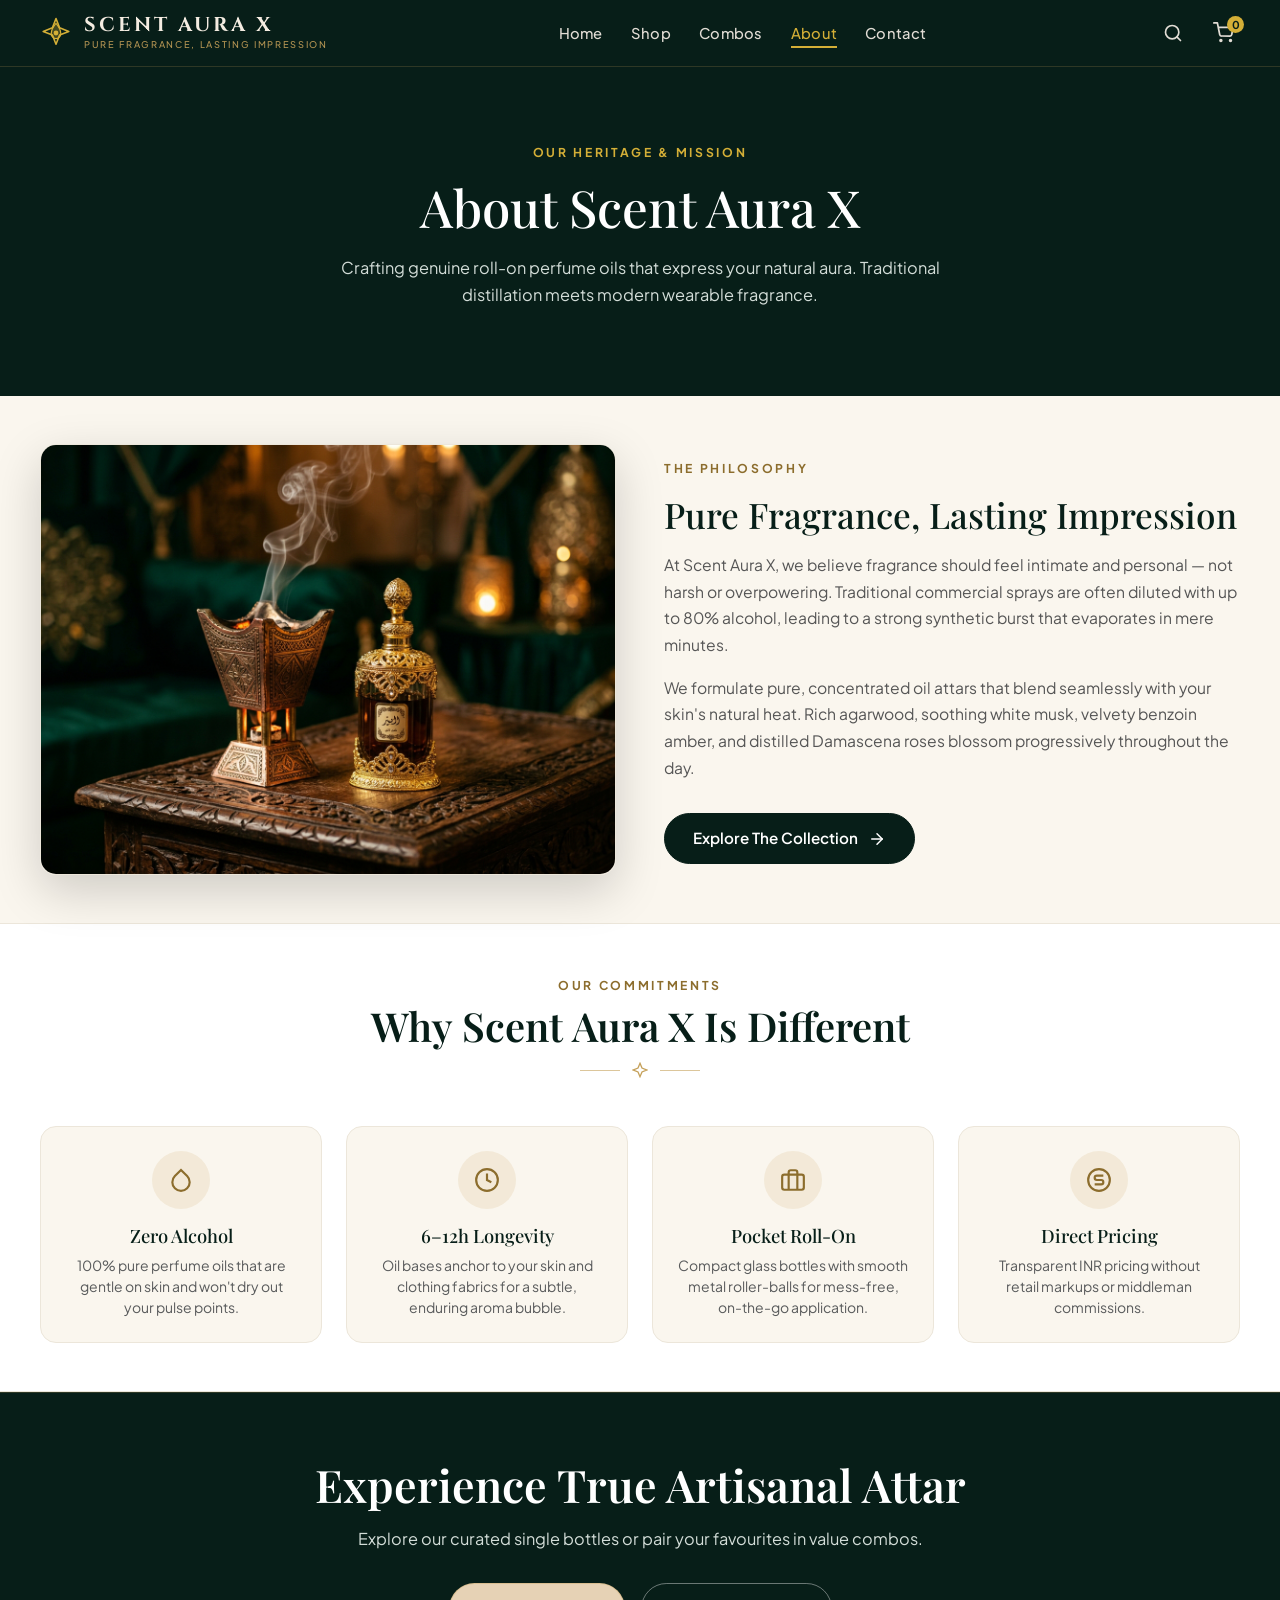
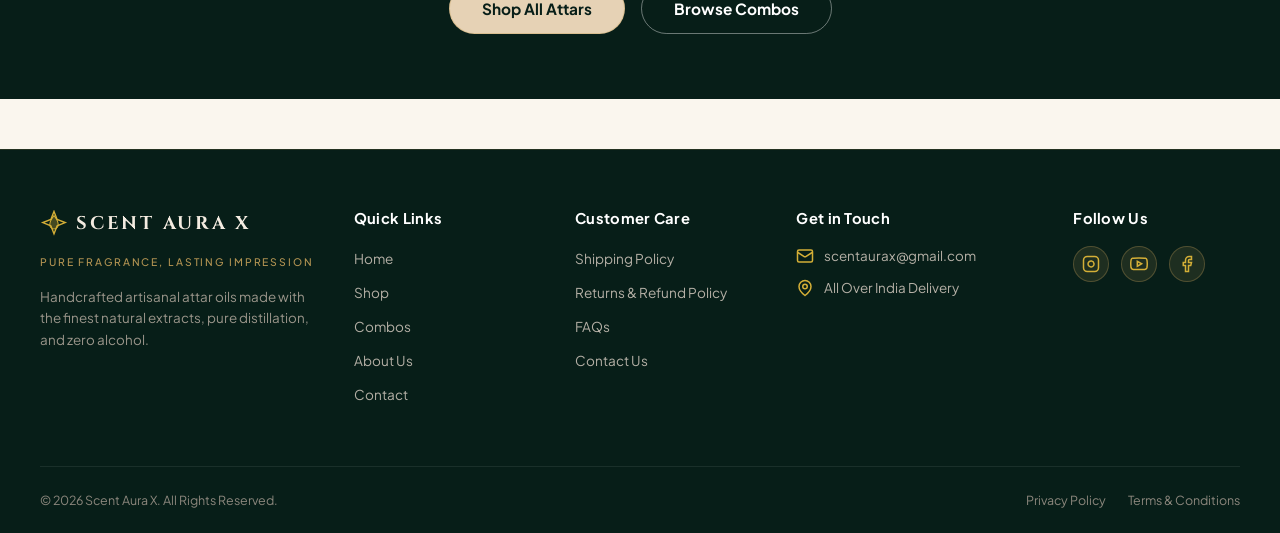
==== commit 9dd107e6: "Update Footer with hide whatsapp number" ====
--- a/about.html
+++ b/about.html
@@ -1,11 +1,13 @@
 <!DOCTYPE html>
 <html lang="en">
+
 <head>
   <meta charset="UTF-8" />
   <meta name="viewport" content="width=device-width, initial-scale=1.0" />
-  <meta name="description" content="About Scent Aura X — Artisanal, alcohol-free roll-on attars crafted for everyday Indian life, special occasions, and lasting impressions." />
+  <meta name="description"
+    content="About Scent Aura X — Artisanal, alcohol-free roll-on attars crafted for everyday Indian life, special occasions, and lasting impressions." />
   <title>About Us | Scent Aura X — Pure Fragrance, Lasting Impression</title>
-  
+
   <link href="https://cdn.jsdelivr.net/npm/bootstrap@5.3.3/dist/css/bootstrap.min.css" rel="stylesheet">
   <link rel="stylesheet" href="assets/css/style.css">
   <link rel="stylesheet" href="assets/css/premium.css">
@@ -19,10 +21,13 @@
     <div class="header-container">
       <!-- Logo / Brand Wordmark -->
       <a href="index.html" class="brand-wrapper" aria-label="Scent Aura X Home">
-        <svg class="brand-logo-icon" viewBox="0 0 40 40" fill="none" xmlns="http://www.w3.org/2000/svg" aria-hidden="true">
-          <path d="M20 2L24.5 13.5L36 18L24.5 22.5L20 34L15.5 22.5L4 18L15.5 13.5L20 2Z" stroke="#D4AF37" stroke-width="2" stroke-linecap="round" stroke-linejoin="round"/>
-          <path d="M20 8C20 8 26 15 26 21C26 24.3137 23.3137 27 20 27C16.6863 27 14 24.3137 14 21C14 15 20 8 20 8Z" fill="#D4AF37" fill-opacity="0.3" stroke="#D4AF37" stroke-width="1.5"/>
-          <circle cx="20" cy="20" r="3" fill="#D4AF37"/>
+        <svg class="brand-logo-icon" viewBox="0 0 40 40" fill="none" xmlns="http://www.w3.org/2000/svg"
+          aria-hidden="true">
+          <path d="M20 2L24.5 13.5L36 18L24.5 22.5L20 34L15.5 22.5L4 18L15.5 13.5L20 2Z" stroke="#D4AF37"
+            stroke-width="2" stroke-linecap="round" stroke-linejoin="round" />
+          <path d="M20 8C20 8 26 15 26 21C26 24.3137 23.3137 27 20 27C16.6863 27 14 24.3137 14 21C14 15 20 8 20 8Z"
+            fill="#D4AF37" fill-opacity="0.3" stroke="#D4AF37" stroke-width="1.5" />
+          <circle cx="20" cy="20" r="3" fill="#D4AF37" />
         </svg>
         <div class="brand-text-block">
           <span class="brand-title">SCENT AURA X</span>
@@ -42,14 +47,16 @@
       <!-- Right Header Actions (Search, Cart, Mobile Toggle) -->
       <div class="header-actions">
         <a href="shop.html" class="header-icon-btn" aria-label="Search Attars">
-          <svg width="20" height="20" viewBox="0 0 24 24" fill="none" stroke="currentColor" stroke-width="2" stroke-linecap="round" stroke-linejoin="round" aria-hidden="true">
+          <svg width="20" height="20" viewBox="0 0 24 24" fill="none" stroke="currentColor" stroke-width="2"
+            stroke-linecap="round" stroke-linejoin="round" aria-hidden="true">
             <circle cx="11" cy="11" r="8"></circle>
             <line x1="21" y1="21" x2="16.65" y2="16.65"></line>
           </svg>
         </a>
 
         <a href="cart.html" class="header-icon-btn position-relative" aria-label="Shopping Cart">
-          <svg width="21" height="21" viewBox="0 0 24 24" fill="none" stroke="currentColor" stroke-width="2" stroke-linecap="round" stroke-linejoin="round" aria-hidden="true">
+          <svg width="21" height="21" viewBox="0 0 24 24" fill="none" stroke="currentColor" stroke-width="2"
+            stroke-linecap="round" stroke-linejoin="round" aria-hidden="true">
             <circle cx="9" cy="21" r="1"></circle>
             <circle cx="20" cy="21" r="1"></circle>
             <path d="M1 1h4l2.68 13.39a2 2 0 0 0 2 1.61h9.72a2 2 0 0 0 2-1.61L23 6H6"></path>
@@ -57,8 +64,10 @@
           <span id="cart-count-badge" class="cart-counter">0</span>
         </a>
 
-        <button type="button" class="mobile-nav-toggle" id="mobile-nav-toggle-btn" aria-label="Open mobile navigation menu">
-          <svg width="24" height="24" viewBox="0 0 24 24" fill="none" stroke="currentColor" stroke-width="2" stroke-linecap="round" stroke-linejoin="round" aria-hidden="true">
+        <button type="button" class="mobile-nav-toggle" id="mobile-nav-toggle-btn"
+          aria-label="Open mobile navigation menu">
+          <svg width="24" height="24" viewBox="0 0 24 24" fill="none" stroke="currentColor" stroke-width="2"
+            stroke-linecap="round" stroke-linejoin="round" aria-hidden="true">
             <line x1="3" y1="12" x2="21" y2="12"></line>
             <line x1="3" y1="6" x2="21" y2="6"></line>
             <line x1="3" y1="18" x2="21" y2="18"></line>
@@ -73,13 +82,17 @@
     <div class="mobile-nav-panel">
       <div class="mobile-nav-header">
         <div class="d-flex align-items-center gap-2">
-          <svg class="brand-logo-icon" viewBox="0 0 40 40" fill="none" style="width: 24px; height: 24px;" aria-hidden="true">
-            <path d="M20 2L24.5 13.5L36 18L24.5 22.5L20 34L15.5 22.5L4 18L15.5 13.5L20 2Z" stroke="#D4AF37" stroke-width="2"/>
-            <path d="M20 8C20 8 26 15 26 21C26 24.3137 23.3137 27 20 27C16.6863 27 14 24.3137 14 21C14 15 20 8 20 8Z" fill="#D4AF37" fill-opacity="0.3" stroke="#D4AF37" stroke-width="1.5"/>
+          <svg class="brand-logo-icon" viewBox="0 0 40 40" fill="none" style="width: 24px; height: 24px;"
+            aria-hidden="true">
+            <path d="M20 2L24.5 13.5L36 18L24.5 22.5L20 34L15.5 22.5L4 18L15.5 13.5L20 2Z" stroke="#D4AF37"
+              stroke-width="2" />
+            <path d="M20 8C20 8 26 15 26 21C26 24.3137 23.3137 27 20 27C16.6863 27 14 24.3137 14 21C14 15 20 8 20 8Z"
+              fill="#D4AF37" fill-opacity="0.3" stroke="#D4AF37" stroke-width="1.5" />
           </svg>
           <span class="brand-title" style="font-size: 1.05rem;">SCENT AURA X</span>
         </div>
-        <button type="button" class="mobile-nav-close" id="mobile-nav-close-btn" aria-label="Close navigation menu">&times;</button>
+        <button type="button" class="mobile-nav-close" id="mobile-nav-close-btn"
+          aria-label="Close navigation menu">&times;</button>
       </div>
       <ul class="mobile-nav-list">
         <li><a href="index.html"><span>Home</span> &rarr;</a></li>
@@ -89,7 +102,8 @@
         <li><a href="contact.html"><span>Contact</span> &rarr;</a></li>
       </ul>
       <div class="mt-auto pt-4 border-top border-secondary">
-        <a href="cart.html" class="btn btn-sm w-100 py-2 rounded-pill fw-bold" style="background: var(--gold-accent); color: var(--primary-dark);">
+        <a href="cart.html" class="btn btn-sm w-100 py-2 rounded-pill fw-bold"
+          style="background: var(--gold-accent); color: var(--primary-dark);">
           View Cart (<span class="mobile-drawer-cart-count">0</span>)
         </a>
       </div>
@@ -100,9 +114,11 @@
   <section class="py-5" style="background-color: var(--primary-dark); color: #fff; text-align: center;">
     <div class="container py-4">
       <span class="section-label-gold" style="color: var(--gold-accent);">OUR HERITAGE &amp; MISSION</span>
-      <h1 class="font-serif mt-2 mb-3" style="font-size: clamp(2.2rem, 4vw, 3.2rem); color: #fff;">About Scent Aura X</h1>
+      <h1 class="font-serif mt-2 mb-3" style="font-size: clamp(2.2rem, 4vw, 3.2rem); color: #fff;">About Scent Aura X
+      </h1>
       <p class="mx-auto" style="max-width: 650px; color: #D3DDD8; font-size: 1.02rem; line-height: 1.65;">
-        Crafting genuine roll-on perfume oils that express your natural aura. Traditional distillation meets modern wearable fragrance.
+        Crafting genuine roll-on perfume oils that express your natural aura. Traditional distillation meets modern
+        wearable fragrance.
       </p>
     </div>
   </section>
@@ -112,23 +128,31 @@
     <div class="hero-container">
       <div class="row align-items-center g-5">
         <div class="col-lg-6">
-          <div class="rounded-4 overflow-hidden shadow-lg border" style="border-color: var(--border-subtle) !important;">
-            <img src="assets/images/story-banner.jpg" alt="Heritage of Scent Aura X" class="w-100 h-100 object-fit-cover" style="min-height: 380px;">
+          <div class="rounded-4 overflow-hidden shadow-lg border"
+            style="border-color: var(--border-subtle) !important;">
+            <img src="assets/images/story-banner.jpg" alt="Heritage of Scent Aura X"
+              class="w-100 h-100 object-fit-cover" style="min-height: 380px;">
           </div>
         </div>
         <div class="col-lg-6">
           <span class="section-label-gold">THE PHILOSOPHY</span>
-          <h2 class="font-serif mt-2 mb-3" style="font-size: 2.2rem; color: var(--primary-dark);">Pure Fragrance, Lasting Impression</h2>
+          <h2 class="font-serif mt-2 mb-3" style="font-size: 2.2rem; color: var(--primary-dark);">Pure Fragrance,
+            Lasting Impression</h2>
           <p style="color: #555; line-height: 1.7; font-size: 0.98rem;">
-            At Scent Aura X, we believe fragrance should feel intimate and personal — not harsh or overpowering. Traditional commercial sprays are often diluted with up to 80% alcohol, leading to a strong synthetic burst that evaporates in mere minutes.
+            At Scent Aura X, we believe fragrance should feel intimate and personal — not harsh or overpowering.
+            Traditional commercial sprays are often diluted with up to 80% alcohol, leading to a strong synthetic burst
+            that evaporates in mere minutes.
           </p>
           <p style="color: #555; line-height: 1.7; font-size: 0.98rem;">
-            We formulate pure, concentrated oil attars that blend seamlessly with your skin's natural heat. Rich agarwood, soothing white musk, velvety benzoin amber, and distilled Damascena roses blossom progressively throughout the day.
+            We formulate pure, concentrated oil attars that blend seamlessly with your skin's natural heat. Rich
+            agarwood, soothing white musk, velvety benzoin amber, and distilled Damascena roses blossom progressively
+            throughout the day.
           </p>
           <div class="pt-3">
             <a href="shop.html" class="btn-hero-primary">
               <span>Explore The Collection</span>
-              <svg width="18" height="18" viewBox="0 0 24 24" fill="none" stroke="currentColor" stroke-width="2" stroke-linecap="round" stroke-linejoin="round">
+              <svg width="18" height="18" viewBox="0 0 24 24" fill="none" stroke="currentColor" stroke-width="2"
+                stroke-linecap="round" stroke-linejoin="round">
                 <line x1="5" y1="12" x2="19" y2="12"></line>
                 <polyline points="12 5 19 12 12 19"></polyline>
               </svg>
@@ -140,7 +164,8 @@
   </section>
 
   <!-- Core Pillars -->
-  <section class="py-5" style="background-color: #FFFFFF; border-top: 1px solid var(--border-subtle); border-bottom: 1px solid var(--border-subtle);">
+  <section class="py-5"
+    style="background-color: #FFFFFF; border-top: 1px solid var(--border-subtle); border-bottom: 1px solid var(--border-subtle);">
     <div class="hero-container">
       <div class="section-center-header text-center mb-5">
         <span class="section-label-gold">OUR COMMITMENTS</span>
@@ -148,7 +173,7 @@
         <div class="ornament-divider">
           <span></span>
           <svg width="16" height="16" viewBox="0 0 24 24" fill="none" stroke="currentColor" stroke-width="2">
-            <path d="M12 2L15 9L22 12L15 15L12 22L9 15L2 12L9 9L12 2Z"/>
+            <path d="M12 2L15 9L22 12L15 15L12 22L9 15L2 12L9 9L12 2Z" />
           </svg>
           <span></span>
         </div>
@@ -156,53 +181,65 @@
 
       <div class="row g-4">
         <div class="col-md-3">
-          <div class="p-4 rounded-4 text-center h-100" style="background: var(--page-bg); border: 1px solid var(--border-subtle);">
-            <div class="d-inline-flex p-3 rounded-circle mb-3" style="background: rgba(197, 160, 89, 0.15); color: var(--gold-dark);">
+          <div class="p-4 rounded-4 text-center h-100"
+            style="background: var(--page-bg); border: 1px solid var(--border-subtle);">
+            <div class="d-inline-flex p-3 rounded-circle mb-3"
+              style="background: rgba(197, 160, 89, 0.15); color: var(--gold-dark);">
               <svg width="26" height="26" viewBox="0 0 24 24" fill="none" stroke="currentColor" stroke-width="2">
-                <path d="M12 2.69l5.66 5.66a8 8 0 1 1-11.31 0z"/>
+                <path d="M12 2.69l5.66 5.66a8 8 0 1 1-11.31 0z" />
               </svg>
             </div>
             <h4 class="font-serif" style="color: var(--primary-dark); font-size: 1.15rem;">Zero Alcohol</h4>
-            <p class="text-muted small mb-0 mt-2">100% pure perfume oils that are gentle on skin and won't dry out your pulse points.</p>
+            <p class="text-muted small mb-0 mt-2">100% pure perfume oils that are gentle on skin and won't dry out your
+              pulse points.</p>
           </div>
         </div>
 
         <div class="col-md-3">
-          <div class="p-4 rounded-4 text-center h-100" style="background: var(--page-bg); border: 1px solid var(--border-subtle);">
-            <div class="d-inline-flex p-3 rounded-circle mb-3" style="background: rgba(197, 160, 89, 0.15); color: var(--gold-dark);">
+          <div class="p-4 rounded-4 text-center h-100"
+            style="background: var(--page-bg); border: 1px solid var(--border-subtle);">
+            <div class="d-inline-flex p-3 rounded-circle mb-3"
+              style="background: rgba(197, 160, 89, 0.15); color: var(--gold-dark);">
               <svg width="26" height="26" viewBox="0 0 24 24" fill="none" stroke="currentColor" stroke-width="2">
                 <circle cx="12" cy="12" r="10"></circle>
                 <polyline points="12 6 12 12 16 14"></polyline>
               </svg>
             </div>
             <h4 class="font-serif" style="color: var(--primary-dark); font-size: 1.15rem;">6–12h Longevity</h4>
-            <p class="text-muted small mb-0 mt-2">Oil bases anchor to your skin and clothing fabrics for a subtle, enduring aroma bubble.</p>
+            <p class="text-muted small mb-0 mt-2">Oil bases anchor to your skin and clothing fabrics for a subtle,
+              enduring aroma bubble.</p>
           </div>
         </div>
 
         <div class="col-md-3">
-          <div class="p-4 rounded-4 text-center h-100" style="background: var(--page-bg); border: 1px solid var(--border-subtle);">
-            <div class="d-inline-flex p-3 rounded-circle mb-3" style="background: rgba(197, 160, 89, 0.15); color: var(--gold-dark);">
+          <div class="p-4 rounded-4 text-center h-100"
+            style="background: var(--page-bg); border: 1px solid var(--border-subtle);">
+            <div class="d-inline-flex p-3 rounded-circle mb-3"
+              style="background: rgba(197, 160, 89, 0.15); color: var(--gold-dark);">
               <svg width="26" height="26" viewBox="0 0 24 24" fill="none" stroke="currentColor" stroke-width="2">
                 <rect x="2" y="7" width="20" height="14" rx="2" ry="2"></rect>
                 <path d="M16 21V5a2 2 0 0 0-2-2h-4a2 2 0 0 0-2 2v16"></path>
               </svg>
             </div>
             <h4 class="font-serif" style="color: var(--primary-dark); font-size: 1.15rem;">Pocket Roll-On</h4>
-            <p class="text-muted small mb-0 mt-2">Compact glass bottles with smooth metal roller-balls for mess-free, on-the-go application.</p>
+            <p class="text-muted small mb-0 mt-2">Compact glass bottles with smooth metal roller-balls for mess-free,
+              on-the-go application.</p>
           </div>
         </div>
 
         <div class="col-md-3">
-          <div class="p-4 rounded-4 text-center h-100" style="background: var(--page-bg); border: 1px solid var(--border-subtle);">
-            <div class="d-inline-flex p-3 rounded-circle mb-3" style="background: rgba(197, 160, 89, 0.15); color: var(--gold-dark);">
+          <div class="p-4 rounded-4 text-center h-100"
+            style="background: var(--page-bg); border: 1px solid var(--border-subtle);">
+            <div class="d-inline-flex p-3 rounded-circle mb-3"
+              style="background: rgba(197, 160, 89, 0.15); color: var(--gold-dark);">
               <svg width="26" height="26" viewBox="0 0 24 24" fill="none" stroke="currentColor" stroke-width="2">
                 <circle cx="12" cy="12" r="10"></circle>
                 <path d="M16 8h-6a2 2 0 1 0 0 4h4a2 2 0 1 1 0 4H8"></path>
               </svg>
             </div>
             <h4 class="font-serif" style="color: var(--primary-dark); font-size: 1.15rem;">Direct Pricing</h4>
-            <p class="text-muted small mb-0 mt-2">Transparent INR pricing without retail markups or middleman commissions.</p>
+            <p class="text-muted small mb-0 mt-2">Transparent INR pricing without retail markups or middleman
+              commissions.</p>
           </div>
         </div>
       </div>
@@ -220,7 +257,8 @@
         <a href="shop.html" class="btn-final-cta">
           <span>Shop All Attars</span>
         </a>
-        <a href="combos.html" class="btn-final-cta" style="background: transparent; color: #fff; border-color: rgba(255,255,255,0.4);">
+        <a href="combos.html" class="btn-final-cta"
+          style="background: transparent; color: #fff; border-color: rgba(255,255,255,0.4);">
           <span>Browse Combos</span>
         </a>
       </div>
@@ -236,9 +274,12 @@
         <!-- Col 1: Brand & Wordmark -->
         <div>
           <div class="d-flex align-items-center gap-2 mb-3">
-            <svg class="brand-logo-icon" viewBox="0 0 40 40" fill="none" style="width: 28px; height: 28px;" aria-hidden="true">
-              <path d="M20 2L24.5 13.5L36 18L24.5 22.5L20 34L15.5 22.5L4 18L15.5 13.5L20 2Z" stroke="#D4AF37" stroke-width="2"/>
-              <path d="M20 8C20 8 26 15 26 21C26 24.3137 23.3137 27 20 27C16.6863 27 14 24.3137 14 21C14 15 20 8 20 8Z" fill="#D4AF37" fill-opacity="0.3" stroke="#D4AF37" stroke-width="1.5"/>
+            <svg class="brand-logo-icon" viewBox="0 0 40 40" fill="none" style="width: 28px; height: 28px;"
+              aria-hidden="true">
+              <path d="M20 2L24.5 13.5L36 18L24.5 22.5L20 34L15.5 22.5L4 18L15.5 13.5L20 2Z" stroke="#D4AF37"
+                stroke-width="2" />
+              <path d="M20 8C20 8 26 15 26 21C26 24.3137 23.3137 27 20 27C16.6863 27 14 24.3137 14 21C14 15 20 8 20 8Z"
+                fill="#D4AF37" fill-opacity="0.3" stroke="#D4AF37" stroke-width="1.5" />
             </svg>
             <span class="brand-title" style="font-size: 1.15rem;">SCENT AURA X</span>
           </div>
@@ -275,22 +316,24 @@
         <div>
           <h4 class="footer-col-title">Get in Touch</h4>
           <a href="mailto:scentaurax@gmail.com" class="footer-contact-item">
-            <svg width="18" height="18" viewBox="0 0 24 24" fill="none" stroke="currentColor" stroke-width="2" aria-hidden="true">
+            <svg width="18" height="18" viewBox="0 0 24 24" fill="none" stroke="currentColor" stroke-width="2"
+              aria-hidden="true">
               <rect x="2" y="4" width="20" height="16" rx="2"></rect>
               <path d="m22 7-8.97 5.7a1.94 1.94 0 0 1-2.06 0L2 7"></path>
             </svg>
             <span>scentaurax@gmail.com</span>
           </a>
-          <a href="https://wa.me/919021336695" target="_blank" rel="noopener noreferrer" class="footer-contact-item">
+          <!-- <a href="https://wa.me/919021336695" target="_blank" rel="noopener noreferrer" class="footer-contact-item">
             <svg width="18" height="18" viewBox="0 0 24 24" fill="#25D366" aria-hidden="true">
               <path d="M12.031 6.172c-3.181 0-5.767 2.586-5.768 5.766-.001 1.298.38 2.27 1.019 3.287l-.711 2.598 2.664-.699c.974.551 1.834.814 2.8.814 3.181 0 5.767-2.586 5.768-5.766 0-3.18-2.586-5.766-5.772-5.766zm6.819 5.767c-.001 3.766-3.054 6.819-6.819 6.819-1.157 0-2.29-.296-3.29-.861l-3.663.96 1.002-3.666c-.633-1.042-.969-2.247-.968-3.252.001-3.766 3.054-6.819 6.819-6.819 3.765 0 6.819 3.053 6.819 6.819z"/>
             </svg>
             <span>WhatsApp: +91 90213 36695</span>
-          </a>
+          </a> -->
           <div class="footer-contact-item">
-            <svg width="18" height="18" viewBox="0 0 24 24" fill="none" stroke="currentColor" stroke-width="2" aria-hidden="true">
-              <path d="M20 10c0 6-8 12-8 12s-8-6-8-12a8 8 0 0 1 16 0Z"/>
-              <circle cx="12" cy="10" r="3"/>
+            <svg width="18" height="18" viewBox="0 0 24 24" fill="none" stroke="currentColor" stroke-width="2"
+              aria-hidden="true">
+              <path d="M20 10c0 6-8 12-8 12s-8-6-8-12a8 8 0 0 1 16 0Z" />
+              <circle cx="12" cy="10" r="3" />
             </svg>
             <span>All Over India Delivery</span>
           </div>
@@ -301,20 +344,25 @@
           <h4 class="footer-col-title">Follow Us</h4>
           <div class="footer-social-icons">
             <a href="#" class="footer-social-icon" aria-label="Instagram">
-              <svg width="18" height="18" viewBox="0 0 24 24" fill="none" stroke="currentColor" stroke-width="2" aria-hidden="true">
+              <svg width="18" height="18" viewBox="0 0 24 24" fill="none" stroke="currentColor" stroke-width="2"
+                aria-hidden="true">
                 <rect x="2" y="2" width="20" height="20" rx="5" ry="5"></rect>
                 <path d="M16 11.37A4 4 0 1 1 12.63 8 4 4 0 0 1 16 11.37z"></path>
                 <line x1="17.5" y1="6.5" x2="17.51" y2="6.5"></line>
               </svg>
             </a>
             <a href="#" class="footer-social-icon" aria-label="YouTube">
-              <svg width="18" height="18" viewBox="0 0 24 24" fill="none" stroke="currentColor" stroke-width="2" aria-hidden="true">
-                <path d="M22.54 6.42a2.78 2.78 0 0 0-1.94-2C18.88 4 12 4 12 4s-6.88 0-8.6.46a2.78 2.78 0 0 0-1.94 2A29 29 0 0 0 1 11.75a29 29 0 0 0 .46 5.33A2.78 2.78 0 0 0 3.4 19c1.72.46 8.6.46 8.6.46s6.88 0 8.6-.46a2.78 2.78 0 0 0 1.94-2 29 29 0 0 0 .46-5.25 29 29 0 0 0-.46-5.33z"></path>
+              <svg width="18" height="18" viewBox="0 0 24 24" fill="none" stroke="currentColor" stroke-width="2"
+                aria-hidden="true">
+                <path
+                  d="M22.54 6.42a2.78 2.78 0 0 0-1.94-2C18.88 4 12 4 12 4s-6.88 0-8.6.46a2.78 2.78 0 0 0-1.94 2A29 29 0 0 0 1 11.75a29 29 0 0 0 .46 5.33A2.78 2.78 0 0 0 3.4 19c1.72.46 8.6.46 8.6.46s6.88 0 8.6-.46a2.78 2.78 0 0 0 1.94-2 29 29 0 0 0 .46-5.25 29 29 0 0 0-.46-5.33z">
+                </path>
                 <polygon points="9.75 15.02 15.5 11.75 9.75 8.48 9.75 15.02"></polygon>
               </svg>
             </a>
             <a href="#" class="footer-social-icon" aria-label="Facebook">
-              <svg width="18" height="18" viewBox="0 0 24 24" fill="none" stroke="currentColor" stroke-width="2" aria-hidden="true">
+              <svg width="18" height="18" viewBox="0 0 24 24" fill="none" stroke="currentColor" stroke-width="2"
+                aria-hidden="true">
                 <path d="M18 2h-3a5 5 0 0 0-5 5v3H7v4h3v8h4v-8h3l1-4h-4V7a1 1 0 0 1 1-1h3z"></path>
               </svg>
             </a>
@@ -335,4 +383,5 @@
   <script src="assets/js/products.js"></script>
   <script src="assets/js/main.js"></script>
 </body>
-</html>
+
+</html>
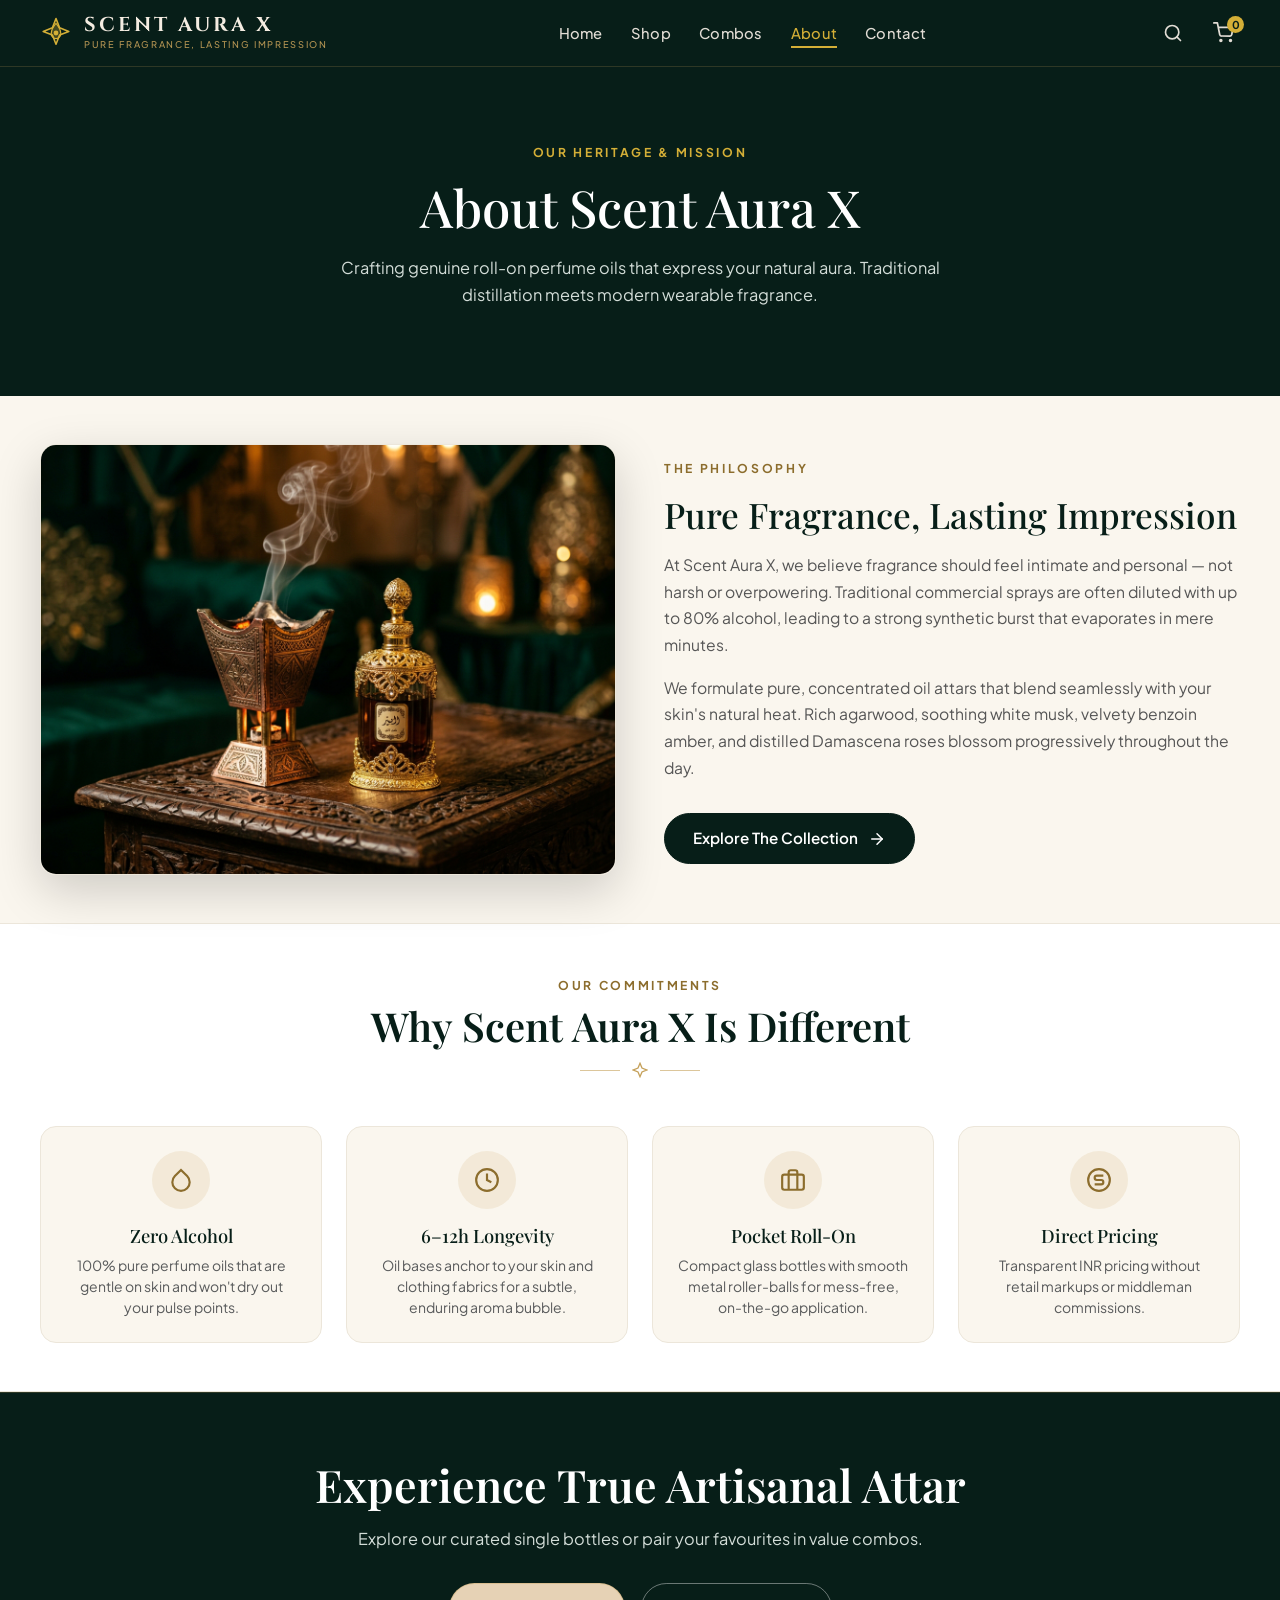
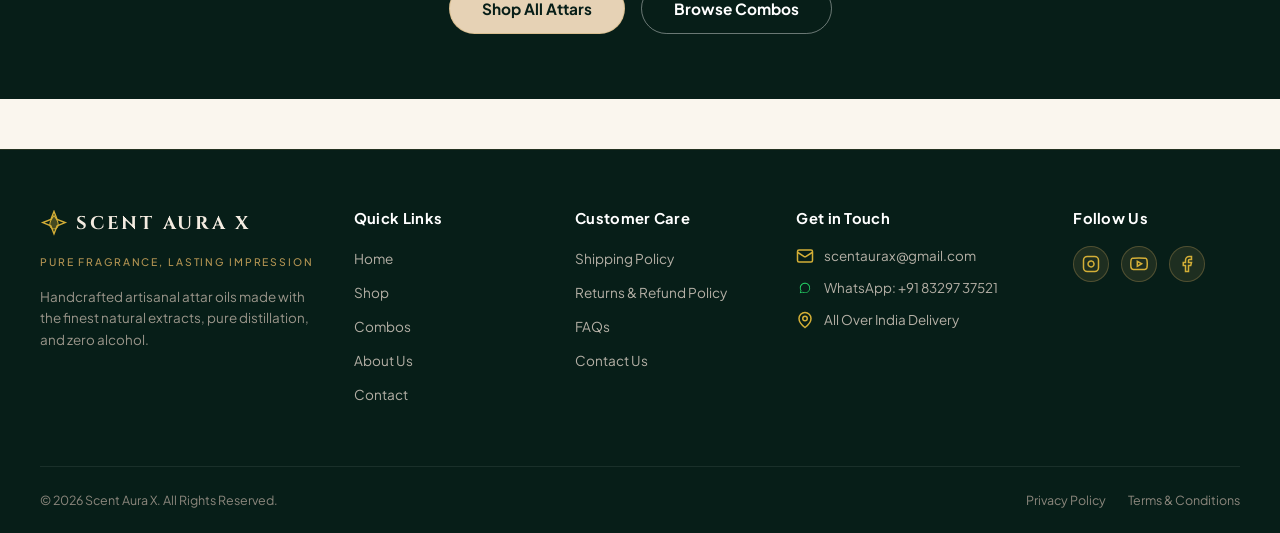
==== commit dfe6cbb1: "Update WhatsApp number" ====
--- a/about.html
+++ b/about.html
@@ -323,12 +323,14 @@
             </svg>
             <span>scentaurax@gmail.com</span>
           </a>
-          <!-- <a href="https://wa.me/919021336695" target="_blank" rel="noopener noreferrer" class="footer-contact-item">
+          <a href="https://wa.me/918329737521
+           " target="_blank" rel="noopener noreferrer" class="footer-contact-item">
             <svg width="18" height="18" viewBox="0 0 24 24" fill="#25D366" aria-hidden="true">
-              <path d="M12.031 6.172c-3.181 0-5.767 2.586-5.768 5.766-.001 1.298.38 2.27 1.019 3.287l-.711 2.598 2.664-.699c.974.551 1.834.814 2.8.814 3.181 0 5.767-2.586 5.768-5.766 0-3.18-2.586-5.766-5.772-5.766zm6.819 5.767c-.001 3.766-3.054 6.819-6.819 6.819-1.157 0-2.29-.296-3.29-.861l-3.663.96 1.002-3.666c-.633-1.042-.969-2.247-.968-3.252.001-3.766 3.054-6.819 6.819-6.819 3.765 0 6.819 3.053 6.819 6.819z"/>
+              <path
+                d="M12.031 6.172c-3.181 0-5.767 2.586-5.768 5.766-.001 1.298.38 2.27 1.019 3.287l-.711 2.598 2.664-.699c.974.551 1.834.814 2.8.814 3.181 0 5.767-2.586 5.768-5.766 0-3.18-2.586-5.766-5.772-5.766zm6.819 5.767c-.001 3.766-3.054 6.819-6.819 6.819-1.157 0-2.29-.296-3.29-.861l-3.663.96 1.002-3.666c-.633-1.042-.969-2.247-.968-3.252.001-3.766 3.054-6.819 6.819-6.819 3.765 0 6.819 3.053 6.819 6.819z" />
             </svg>
-            <span>WhatsApp: +91 90213 36695</span>
-          </a> -->
+            <span>WhatsApp: +91 83297 37521</span>
+          </a>
           <div class="footer-contact-item">
             <svg width="18" height="18" viewBox="0 0 24 24" fill="none" stroke="currentColor" stroke-width="2"
               aria-hidden="true">
--- a/assets/css/premium.css
+++ b/assets/css/premium.css
@@ -120,3 +120,209 @@
 .premium-add-btn:hover {
   background: #d9561c;
 }
+
+/* ==========================================================================
+   HOMEPAGE LUXURY HERO BANNER (Matches Given Reference Image)
+   ========================================================================== */
+.hero-section.hero-banner-scent {
+  position: relative;
+  background-color: #081a14;
+  background-image: 
+    linear-gradient(90deg, 
+      rgba(6, 20, 16, 0.96) 0%, 
+      rgba(6, 20, 16, 0.88) 35%, 
+      rgba(7, 24, 19, 0.55) 55%, 
+      rgba(7, 24, 19, 0.12) 72%, 
+      rgba(6, 20, 16, 0.15) 100%),
+    url('../images/scent-aura-panoramic-hero.jpg');
+  background-size: cover;
+  background-position: right center;
+  background-repeat: no-repeat;
+  min-height: 480px;
+  display: flex;
+  align-items: center;
+  padding: 68px 0 60px;
+  overflow: hidden;
+  border-bottom: 1px solid rgba(212, 175, 55, 0.22);
+}
+
+.hero-section.hero-banner-scent::before {
+  content: "";
+  position: absolute;
+  inset: 0;
+  background: radial-gradient(circle at 82% 52%, rgba(212, 175, 55, 0.08) 0%, transparent 65%);
+  pointer-events: none;
+}
+
+.hero-section.hero-banner-scent .hero-container {
+  position: relative;
+  z-index: 2;
+  width: 100%;
+  max-width: 1320px;
+  margin: 0 auto;
+  padding: 0 24px;
+}
+
+.hero-section.hero-banner-scent .hero-text-content {
+  max-width: 580px;
+}
+
+.hero-section.hero-banner-scent .hero-subtitle-eyebrow {
+  color: #D6B265;
+  font-family: var(--font-sans);
+  font-size: 0.82rem;
+  letter-spacing: 0.22em;
+  font-weight: 700;
+  text-transform: uppercase;
+  margin-bottom: 14px;
+  display: inline-block;
+  text-shadow: 0 1px 4px rgba(0, 0, 0, 0.6);
+}
+
+.hero-section.hero-banner-scent .hero-title {
+  color: #FFFFFF;
+  font-family: var(--font-serif);
+  font-size: clamp(2.5rem, 4.3vw, 3.85rem);
+  font-weight: 600;
+  line-height: 1.13;
+  letter-spacing: -0.015em;
+  margin-bottom: 20px;
+  text-shadow: 0 2px 16px rgba(0, 0, 0, 0.6);
+}
+
+.hero-section.hero-banner-scent .hero-description {
+  color: #D3DDD8;
+  font-family: var(--font-sans);
+  font-size: 1.03rem;
+  line-height: 1.64;
+  max-width: 510px;
+  margin-bottom: 34px;
+  text-shadow: 0 1px 6px rgba(0, 0, 0, 0.4);
+}
+
+/* Banner Action Buttons */
+.hero-section.hero-banner-scent .hero-buttons {
+  display: flex;
+  align-items: center;
+  flex-wrap: wrap;
+  gap: 16px;
+  margin-bottom: 36px;
+}
+
+.btn-banner-gold {
+  background: linear-gradient(180deg, #EED596 0%, #D8B76E 100%);
+  color: #171815;
+  font-family: var(--font-sans);
+  font-weight: 700;
+  font-size: 0.94rem;
+  padding: 13px 28px;
+  border-radius: 999px;
+  text-decoration: none;
+  display: inline-flex;
+  align-items: center;
+  gap: 10px;
+  box-shadow: 0 6px 20px rgba(0, 0, 0, 0.35);
+  border: 1px solid rgba(255, 240, 195, 0.5);
+  transition: all 0.26s cubic-bezier(0.2, 0.8, 0.2, 1);
+}
+
+.btn-banner-gold:hover {
+  background: linear-gradient(180deg, #F5DFAC 0%, #E2C27A 100%);
+  color: #0E1612;
+  transform: translateY(-2px);
+  box-shadow: 0 10px 26px rgba(212, 175, 55, 0.35);
+}
+
+.btn-banner-outline {
+  background: rgba(10, 32, 25, 0.45);
+  color: #FFFFFF;
+  font-family: var(--font-sans);
+  font-weight: 600;
+  font-size: 0.94rem;
+  padding: 12px 26px;
+  border-radius: 999px;
+  text-decoration: none;
+  display: inline-flex;
+  align-items: center;
+  border: 1.5px solid rgba(212, 175, 55, 0.55);
+  backdrop-filter: blur(8px);
+  -webkit-backdrop-filter: blur(8px);
+  transition: all 0.26s ease;
+}
+
+.btn-banner-outline:hover {
+  background: rgba(212, 175, 55, 0.16);
+  color: #FFFFFF;
+  border-color: #E2C27A;
+  transform: translateY(-2px);
+}
+
+/* Feature Badges in Clean Single Row Matching Reference */
+.hero-section.hero-banner-scent .banner-badges-row {
+  display: flex;
+  flex-wrap: wrap;
+  align-items: center;
+  gap: 20px 28px;
+  padding-top: 6px;
+}
+
+.hero-section.hero-banner-scent .banner-badges-row .hero-badge-item {
+  display: inline-flex;
+  align-items: center;
+  gap: 9px;
+}
+
+.hero-section.hero-banner-scent .banner-badges-row .hero-badge-icon {
+  width: 19px;
+  height: 19px;
+  color: #E5C578;
+  flex-shrink: 0;
+}
+
+.hero-section.hero-banner-scent .banner-badges-row .hero-badge-title {
+  font-family: var(--font-sans);
+  font-size: 0.86rem;
+  font-weight: 500;
+  color: #E2ECE7;
+  letter-spacing: 0.01em;
+}
+
+@media (max-width: 991px) {
+  .hero-section.hero-banner-scent {
+    padding: 56px 0 48px;
+    background-position: 70% center;
+    background-image: 
+      linear-gradient(90deg, 
+        rgba(6, 20, 16, 0.96) 0%, 
+        rgba(6, 20, 16, 0.9) 55%, 
+        rgba(7, 24, 19, 0.65) 100%),
+      url('../images/scent-aura-panoramic-hero.jpg');
+  }
+  .hero-section.hero-banner-scent .hero-text-content {
+    max-width: 100%;
+  }
+  .hero-section.hero-banner-scent .hero-title {
+    font-size: 2.8rem;
+  }
+}
+
+@media (max-width: 576px) {
+  .hero-section.hero-banner-scent {
+    padding: 42px 0 38px;
+    background-position: 80% center;
+    background-image: 
+      linear-gradient(180deg, 
+        rgba(6, 20, 16, 0.94) 0%, 
+        rgba(6, 20, 16, 0.9) 65%,
+        rgba(6, 20, 16, 0.96) 100%),
+      url('../images/scent-aura-panoramic-hero.jpg');
+  }
+  .hero-section.hero-banner-scent .hero-title {
+    font-size: 2.2rem;
+  }
+  .hero-section.hero-banner-scent .banner-badges-row {
+    gap: 12px 18px;
+  }
+}
+
+
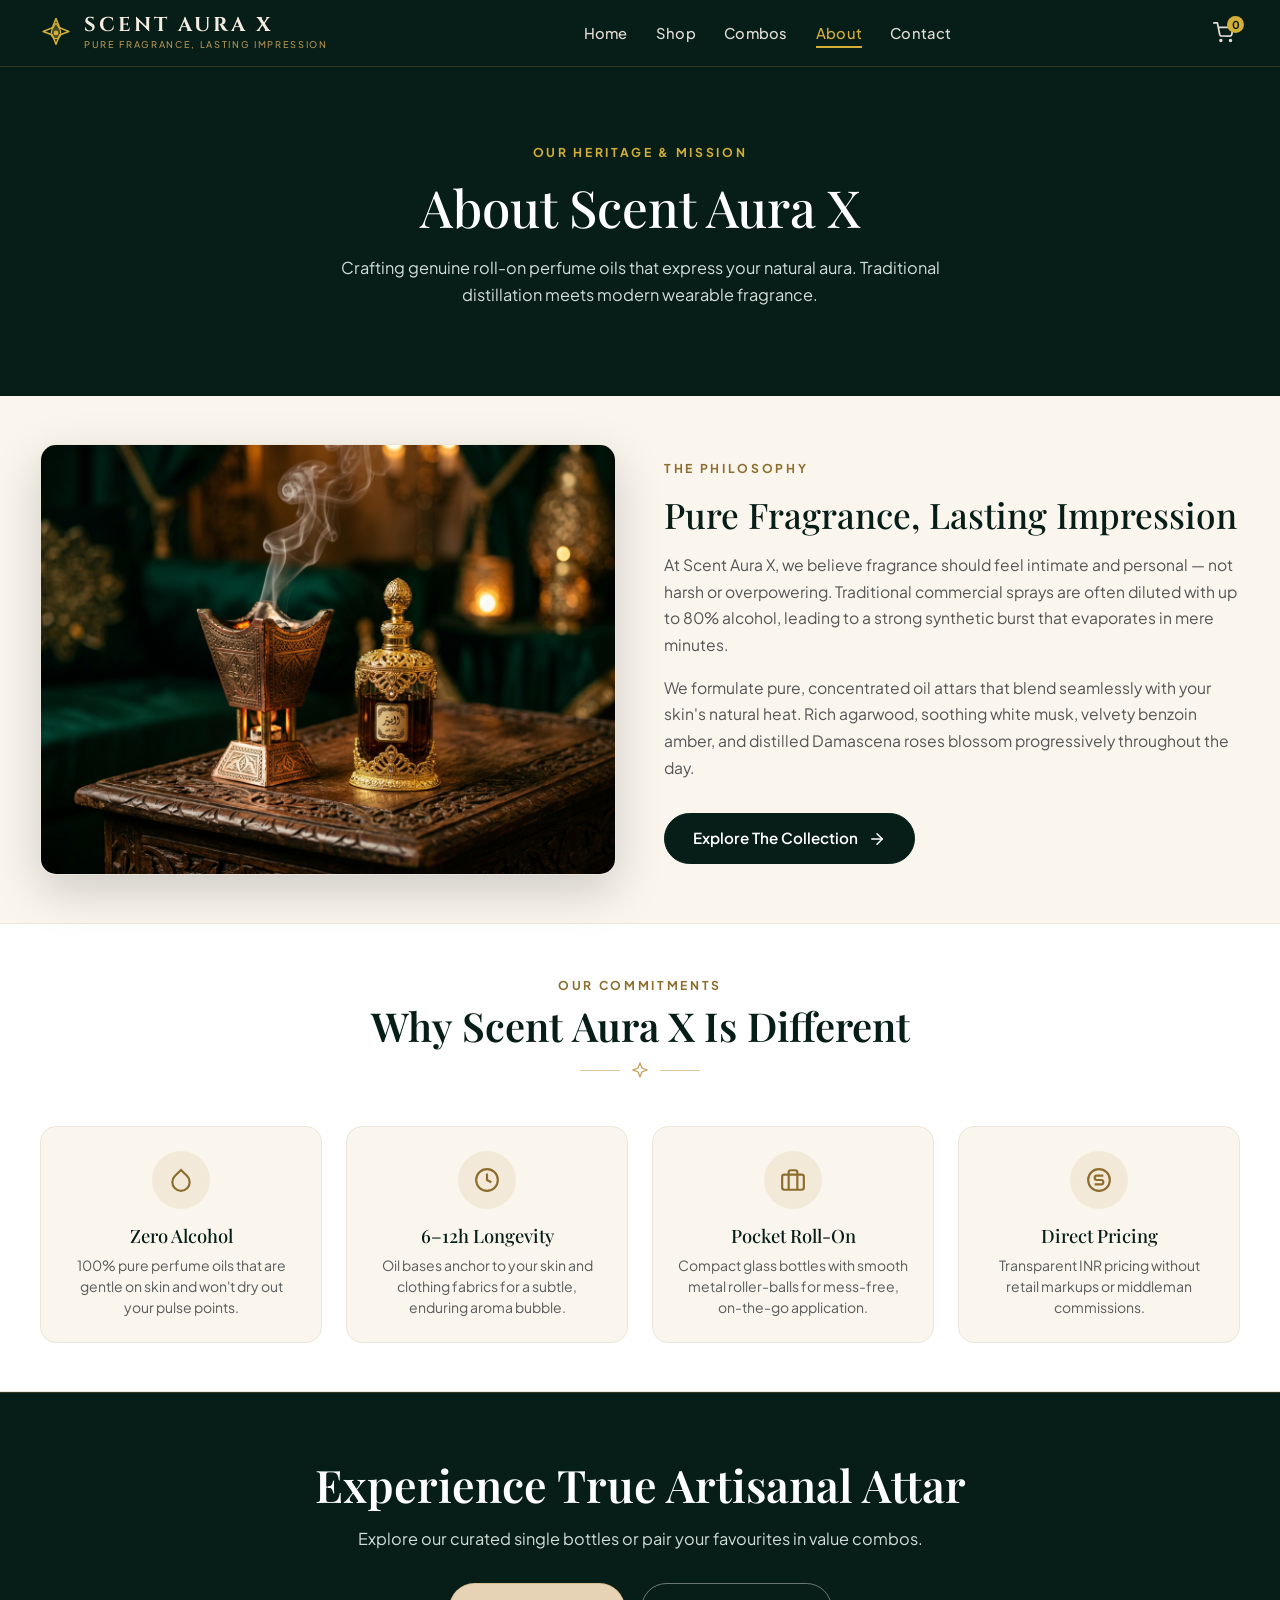
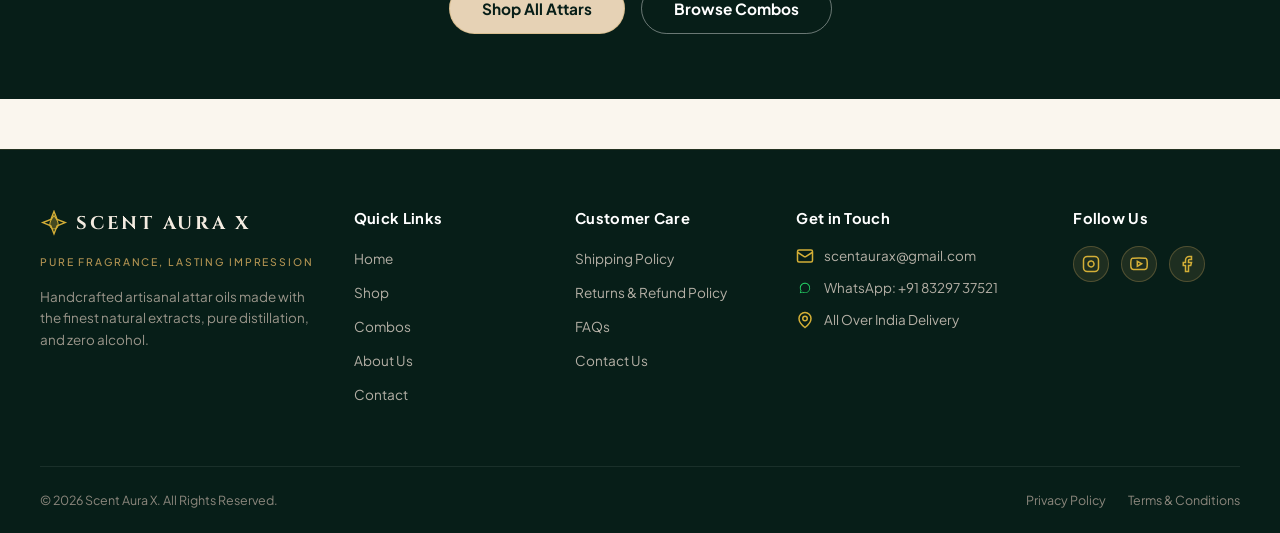
==== commit 0ca6fc25: "Remove search icon from site header across all pages" ====
--- a/about.html
+++ b/about.html
@@ -44,16 +44,8 @@
         <li><a href="contact.html">Contact</a></li>
       </ul>
 
-      <!-- Right Header Actions (Search, Cart, Mobile Toggle) -->
+      <!-- Right Header Actions (Cart, Mobile Toggle) -->
       <div class="header-actions">
-        <a href="shop.html" class="header-icon-btn" aria-label="Search Attars">
-          <svg width="20" height="20" viewBox="0 0 24 24" fill="none" stroke="currentColor" stroke-width="2"
-            stroke-linecap="round" stroke-linejoin="round" aria-hidden="true">
-            <circle cx="11" cy="11" r="8"></circle>
-            <line x1="21" y1="21" x2="16.65" y2="16.65"></line>
-          </svg>
-        </a>
-
         <a href="cart.html" class="header-icon-btn position-relative" aria-label="Shopping Cart">
           <svg width="21" height="21" viewBox="0 0 24 24" fill="none" stroke="currentColor" stroke-width="2"
             stroke-linecap="round" stroke-linejoin="round" aria-hidden="true">
--- a/assets/css/style.css
+++ b/assets/css/style.css
@@ -1261,19 +1261,251 @@
   border: 1px solid var(--border-subtle);
 }
 
+/* ========================================================
+   Amazon-Style Product Gallery (Main Image Top + Horizontal Strip Below)
+   ======================================================== */
+.product-gallery-layout {
+  display: flex;
+  flex-direction: column;
+  align-items: center;
+  width: 100%;
+  gap: 12px;
+  position: relative;
+}
+
 .product-detail-image-box {
   width: 100%;
+  max-width: 480px;
   aspect-ratio: 1 / 1;
   border-radius: 20px;
   overflow: hidden;
-  background-color: #F4EFE6;
+  background-color: #FAF6EE;
   border: 1px solid var(--border-subtle);
+  position: relative;
+  box-shadow: 0 8px 30px rgba(0, 0, 0, 0.04);
+  display: flex;
+  align-items: center;
+  justify-content: center;
 }
 
 .product-detail-image-box img {
   width: 100%;
   height: 100%;
   object-fit: cover;
+  transition: opacity 0.25s ease, transform 0.3s ease;
+  cursor: zoom-in;
+}
+
+/* Amazon-style Share Icon on top right */
+.gallery-share-btn {
+  position: absolute;
+  top: 14px;
+  right: 14px;
+  width: 38px;
+  height: 38px;
+  border-radius: 50%;
+  background: rgba(255, 255, 255, 0.85);
+  backdrop-filter: blur(6px);
+  border: 1px solid rgba(0, 0, 0, 0.08);
+  display: flex;
+  align-items: center;
+  justify-content: center;
+  color: #333333;
+  cursor: pointer;
+  z-index: 5;
+  transition: all 0.2s ease;
+}
+
+.gallery-share-btn:hover {
+  background: #FFFFFF;
+  color: var(--primary-dark);
+  box-shadow: 0 4px 12px rgba(0, 0, 0, 0.12);
+  transform: scale(1.05);
+}
+
+/* "Click to see full view" link */
+.gallery-fullview-text {
+  text-align: center;
+  margin-top: 2px;
+}
+
+.gallery-fullview-text a {
+  color: #007185;
+  font-size: 0.88rem;
+  font-weight: 500;
+  text-decoration: none;
+  transition: color 0.2s ease;
+}
+
+.gallery-fullview-text a:hover {
+  color: #C7511F;
+  text-decoration: underline;
+}
+
+/* Horizontal Thumbnail Strip Below */
+.gallery-thumbs-wrapper {
+  display: flex;
+  flex-direction: row;
+  align-items: center;
+  justify-content: center;
+  width: 100%;
+  max-width: 480px;
+  gap: 8px;
+  margin-top: 4px;
+}
+
+.gallery-thumbs-track {
+  display: flex;
+  flex-direction: row;
+  gap: 10px;
+  overflow-x: auto;
+  overflow-y: hidden;
+  scrollbar-width: none; /* Firefox */
+  -ms-overflow-style: none; /* IE/Edge */
+  padding: 6px 4px;
+  max-width: 410px;
+}
+
+.gallery-thumbs-track::-webkit-scrollbar {
+  display: none; /* Chrome, Safari */
+}
+
+/* Amazon style: rounded rectangle thumbnail with clean border */
+.gallery-thumb-item {
+  width: 64px;
+  height: 64px;
+  min-width: 64px;
+  border-radius: 10px;
+  overflow: hidden;
+  border: 1.5px solid #D5CEBF;
+  background-color: #FAF7F2;
+  padding: 3px;
+  cursor: pointer;
+  transition: all 0.2s ease;
+  outline: none;
+  display: flex;
+  align-items: center;
+  justify-content: center;
+  position: relative;
+}
+
+.gallery-thumb-item img {
+  width: 100%;
+  height: 100%;
+  object-fit: cover;
+  border-radius: 6px;
+}
+
+.gallery-thumb-item:hover {
+  border-color: #007185;
+  box-shadow: 0 0 0 1px #007185;
+}
+
+/* Selected active thumbnail: Amazon cyan/gold highlight */
+.gallery-thumb-item.active {
+  border-color: #007185;
+  box-shadow: 0 0 0 2px #007185;
+}
+
+/* Video badge indicator on thumbnail (if thumbnail has video) */
+.gallery-thumb-video-icon {
+  position: absolute;
+  width: 26px;
+  height: 26px;
+  border-radius: 50%;
+  background: rgba(0, 0, 0, 0.6);
+  display: flex;
+  align-items: center;
+  justify-content: center;
+  color: #FFFFFF;
+}
+
+.thumb-nav-btn {
+  width: 30px;
+  height: 30px;
+  min-width: 30px;
+  border-radius: 50%;
+  background: #FFFFFF;
+  border: 1px solid #D5CEBF;
+  color: var(--primary-dark);
+  display: flex;
+  align-items: center;
+  justify-content: center;
+  cursor: pointer;
+  transition: all 0.2s ease;
+  box-shadow: 0 2px 6px rgba(0, 0, 0, 0.08);
+}
+
+.thumb-nav-btn:hover {
+  background: var(--primary-dark);
+  color: #FFFFFF;
+  border-color: var(--primary-dark);
+}
+
+.thumb-nav-btn:disabled {
+  opacity: 0.35;
+  cursor: not-allowed;
+}
+
+/* Lightbox Modal for Full View */
+.image-lightbox-modal {
+  display: none;
+  position: fixed;
+  z-index: 99999;
+  left: 0;
+  top: 0;
+  width: 100%;
+  height: 100%;
+  background-color: rgba(0, 0, 0, 0.88);
+  backdrop-filter: blur(8px);
+  align-items: center;
+  justify-content: center;
+  opacity: 0;
+  transition: opacity 0.25s ease;
+}
+
+.image-lightbox-modal.show {
+  display: flex;
+  opacity: 1;
+}
+
+.image-lightbox-content {
+  position: relative;
+  max-width: 90vw;
+  max-height: 88vh;
+  display: flex;
+  align-items: center;
+  justify-content: center;
+}
+
+.image-lightbox-content img {
+  max-width: 88vw;
+  max-height: 84vh;
+  object-fit: contain;
+  border-radius: 12px;
+  box-shadow: 0 10px 40px rgba(0, 0, 0, 0.5);
+}
+
+.image-lightbox-close {
+  position: absolute;
+  top: 24px;
+  right: 28px;
+  background: rgba(255, 255, 255, 0.2);
+  border: none;
+  color: #FFFFFF;
+  width: 44px;
+  height: 44px;
+  border-radius: 50%;
+  font-size: 24px;
+  cursor: pointer;
+  display: flex;
+  align-items: center;
+  justify-content: center;
+  transition: background 0.2s ease;
+}
+
+.image-lightbox-close:hover {
+  background: rgba(255, 255, 255, 0.4);
 }
 
 .variation-pill-group {
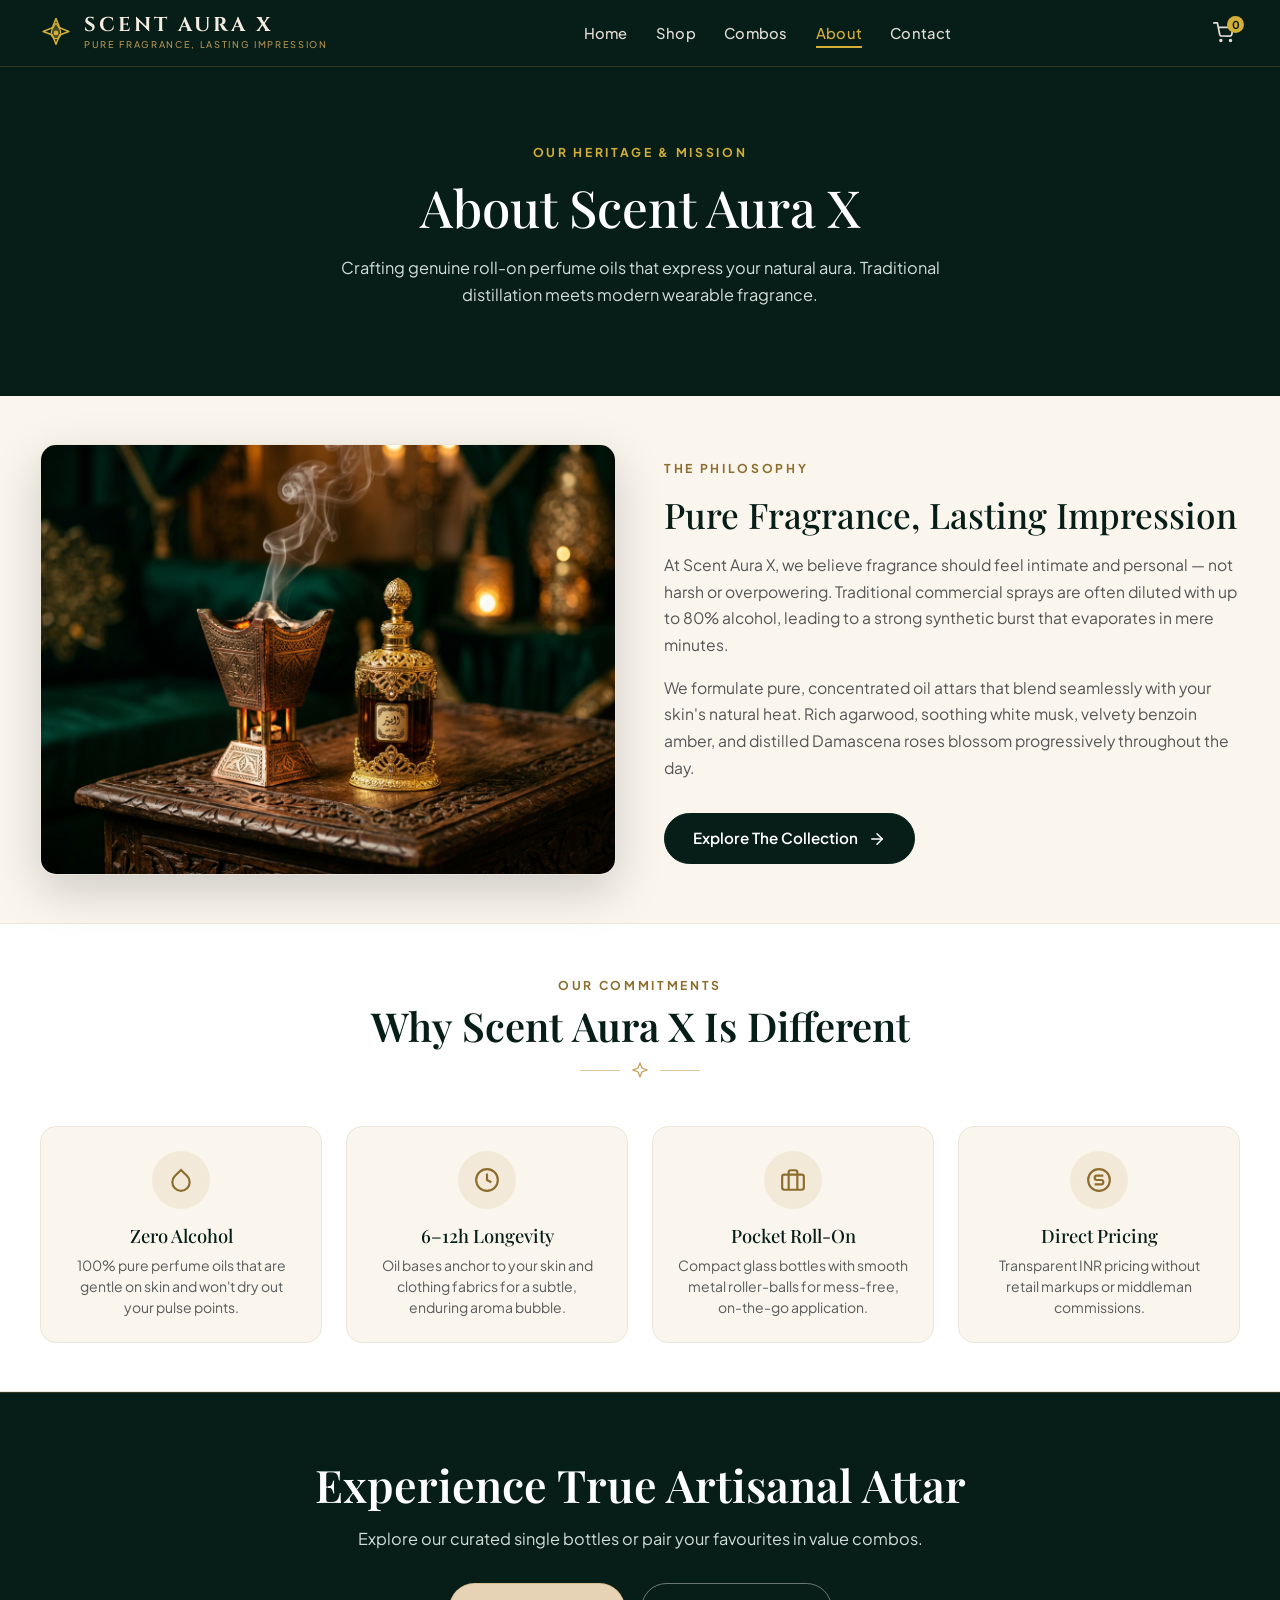
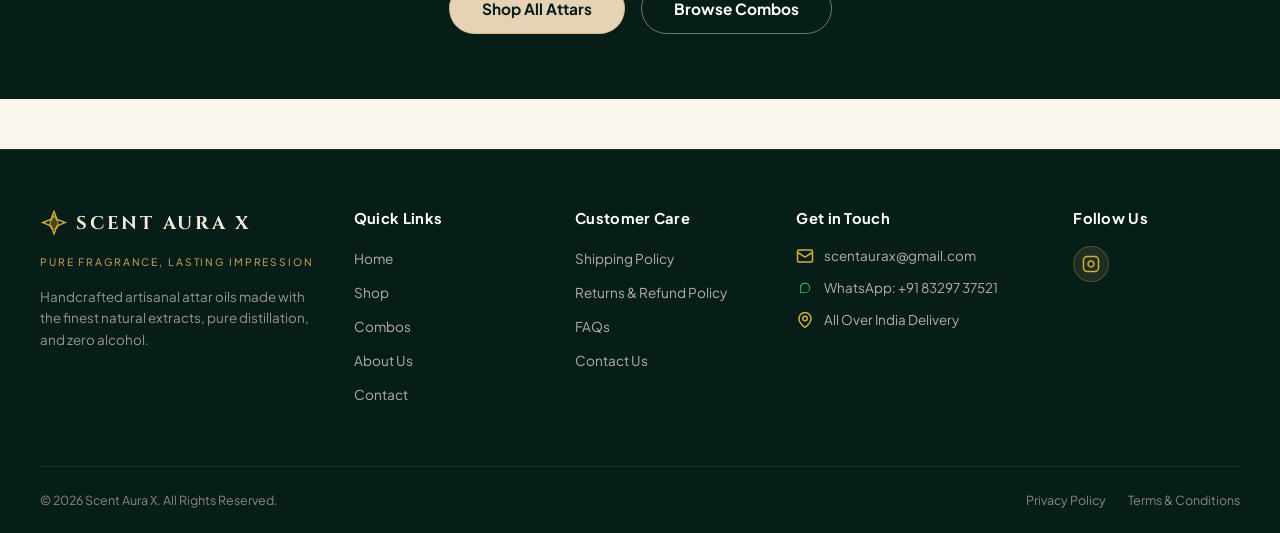
==== commit 24e2e1c0: "Remove YouTube and Facebook social icons from footer across all pages" ====
--- a/about.html
+++ b/about.html
@@ -345,21 +345,6 @@
                 <line x1="17.5" y1="6.5" x2="17.51" y2="6.5"></line>
               </svg>
             </a>
-            <a href="#" class="footer-social-icon" aria-label="YouTube">
-              <svg width="18" height="18" viewBox="0 0 24 24" fill="none" stroke="currentColor" stroke-width="2"
-                aria-hidden="true">
-                <path
-                  d="M22.54 6.42a2.78 2.78 0 0 0-1.94-2C18.88 4 12 4 12 4s-6.88 0-8.6.46a2.78 2.78 0 0 0-1.94 2A29 29 0 0 0 1 11.75a29 29 0 0 0 .46 5.33A2.78 2.78 0 0 0 3.4 19c1.72.46 8.6.46 8.6.46s6.88 0 8.6-.46a2.78 2.78 0 0 0 1.94-2 29 29 0 0 0 .46-5.25 29 29 0 0 0-.46-5.33z">
-                </path>
-                <polygon points="9.75 15.02 15.5 11.75 9.75 8.48 9.75 15.02"></polygon>
-              </svg>
-            </a>
-            <a href="#" class="footer-social-icon" aria-label="Facebook">
-              <svg width="18" height="18" viewBox="0 0 24 24" fill="none" stroke="currentColor" stroke-width="2"
-                aria-hidden="true">
-                <path d="M18 2h-3a5 5 0 0 0-5 5v3H7v4h3v8h4v-8h3l1-4h-4V7a1 1 0 0 1 1-1h3z"></path>
-              </svg>
-            </a>
           </div>
         </div>
       </div>
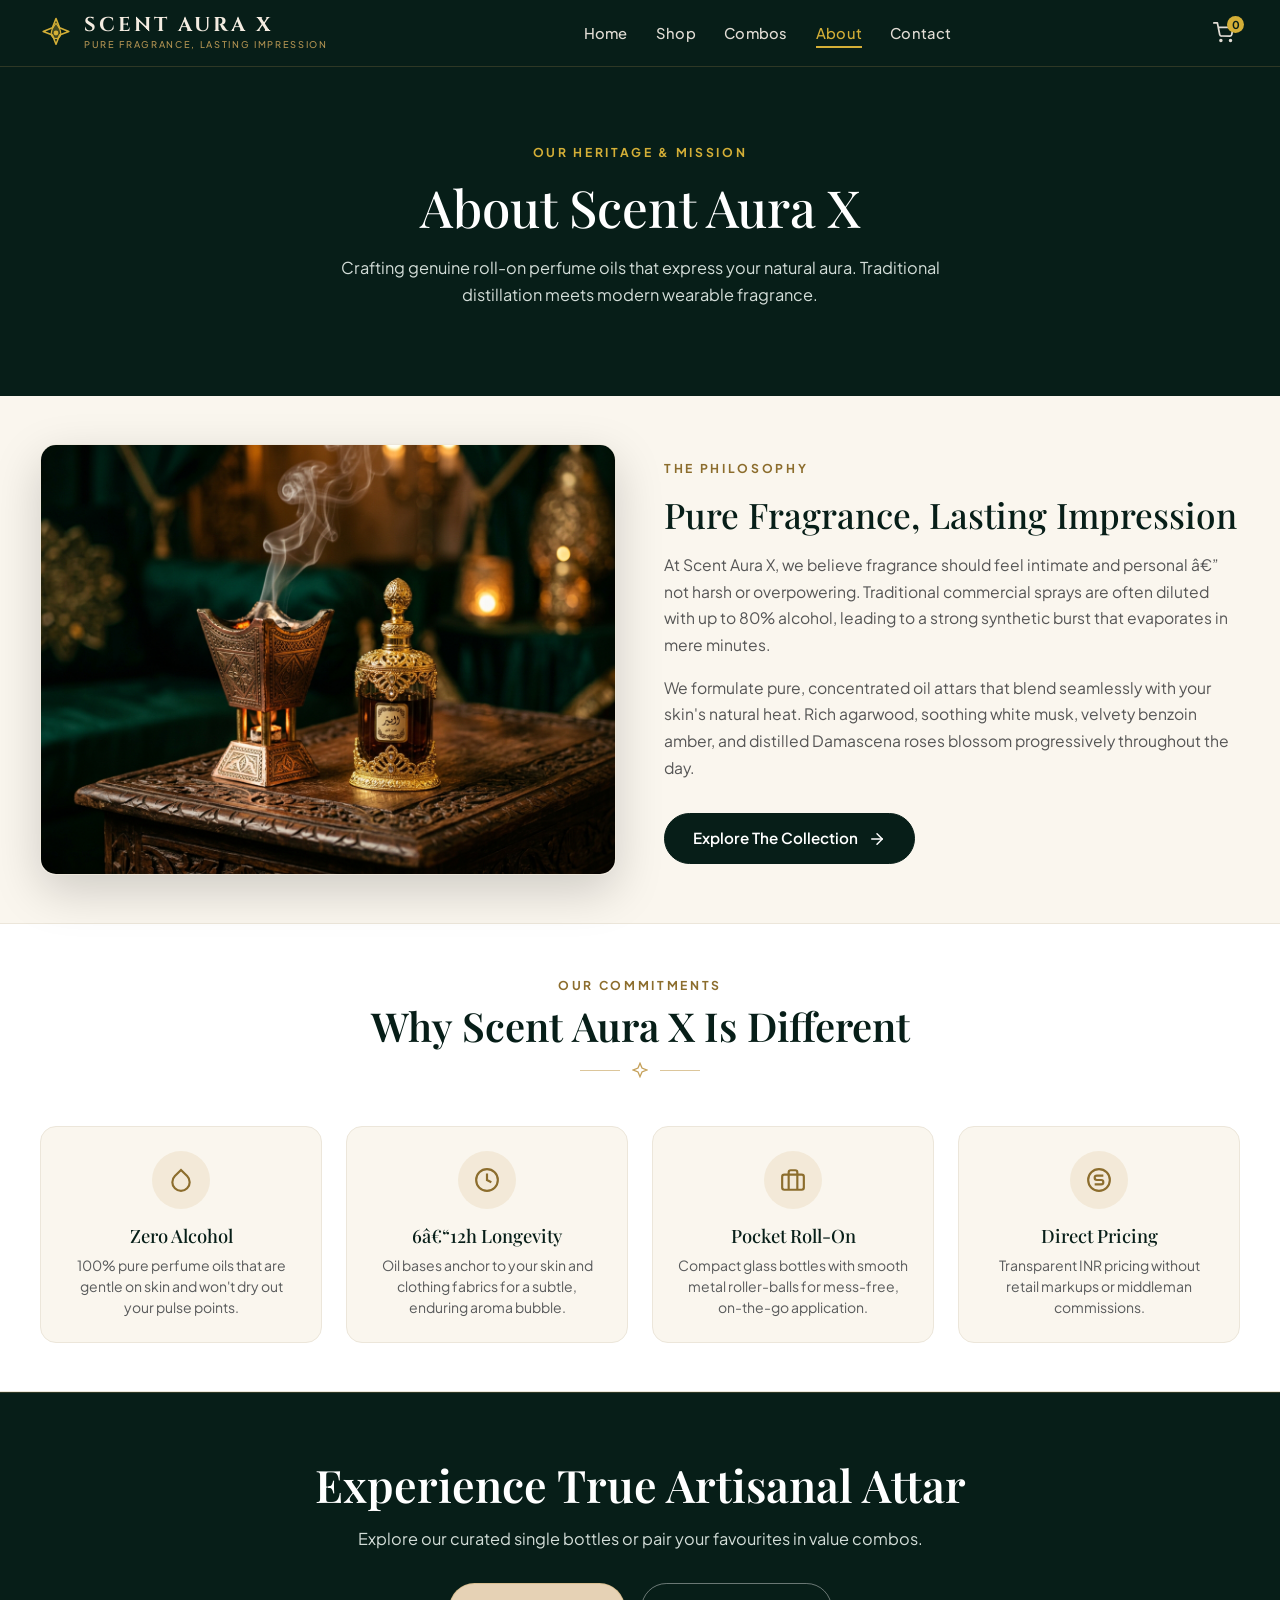
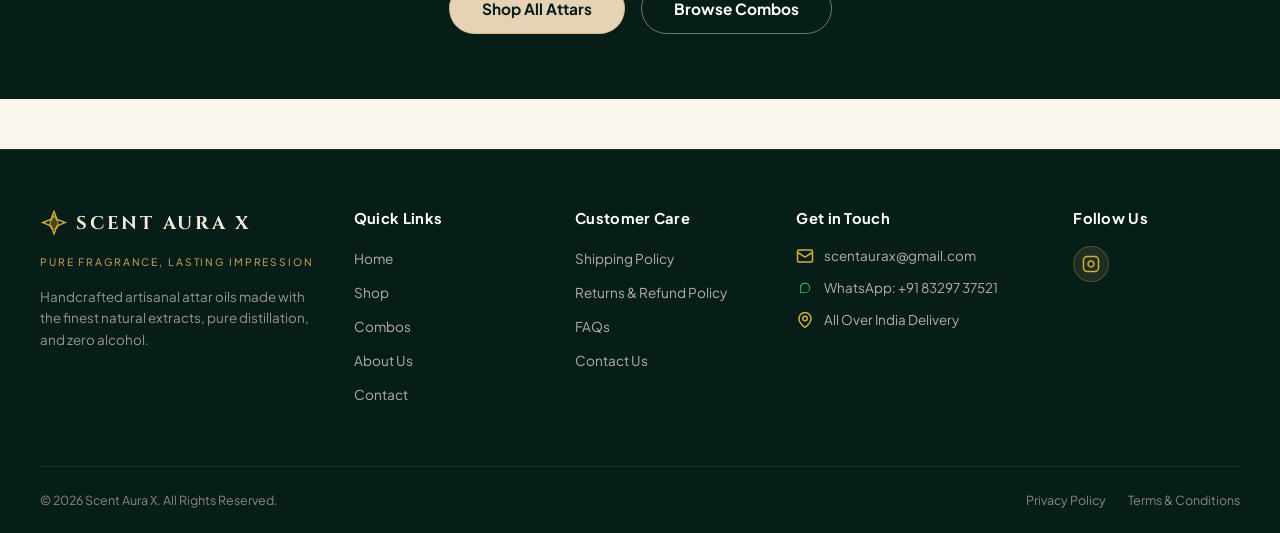
==== commit c492e5a2: "Add Shipping Policy and Returns & Refund Policy pages with updated footer links" ====
--- a/about.html
+++ b/about.html
@@ -1,12 +1,12 @@
-<!DOCTYPE html>
+﻿<!DOCTYPE html>
 <html lang="en">
 
 <head>
   <meta charset="UTF-8" />
   <meta name="viewport" content="width=device-width, initial-scale=1.0" />
   <meta name="description"
-    content="About Scent Aura X — Artisanal, alcohol-free roll-on attars crafted for everyday Indian life, special occasions, and lasting impressions." />
-  <title>About Us | Scent Aura X — Pure Fragrance, Lasting Impression</title>
+    content="About Scent Aura X â€” Artisanal, alcohol-free roll-on attars crafted for everyday Indian life, special occasions, and lasting impressions." />
+  <title>About Us | Scent Aura X â€” Pure Fragrance, Lasting Impression</title>
 
   <link href="https://cdn.jsdelivr.net/npm/bootstrap@5.3.3/dist/css/bootstrap.min.css" rel="stylesheet">
   <link rel="stylesheet" href="assets/css/style.css">
@@ -131,7 +131,7 @@
           <h2 class="font-serif mt-2 mb-3" style="font-size: 2.2rem; color: var(--primary-dark);">Pure Fragrance,
             Lasting Impression</h2>
           <p style="color: #555; line-height: 1.7; font-size: 0.98rem;">
-            At Scent Aura X, we believe fragrance should feel intimate and personal — not harsh or overpowering.
+            At Scent Aura X, we believe fragrance should feel intimate and personal â€” not harsh or overpowering.
             Traditional commercial sprays are often diluted with up to 80% alcohol, leading to a strong synthetic burst
             that evaporates in mere minutes.
           </p>
@@ -197,7 +197,7 @@
                 <polyline points="12 6 12 12 16 14"></polyline>
               </svg>
             </div>
-            <h4 class="font-serif" style="color: var(--primary-dark); font-size: 1.15rem;">6–12h Longevity</h4>
+            <h4 class="font-serif" style="color: var(--primary-dark); font-size: 1.15rem;">6â€“12h Longevity</h4>
             <p class="text-muted small mb-0 mt-2">Oil bases anchor to your skin and clothing fabrics for a subtle,
               enduring aroma bubble.</p>
           </div>
@@ -297,8 +297,8 @@
         <div>
           <h4 class="footer-col-title">Customer Care</h4>
           <ul class="footer-links-list">
-            <li><a href="checkout.html">Shipping Policy</a></li>
-            <li><a href="checkout.html">Returns &amp; Refund Policy</a></li>
+            <li><a href="shipping-policy.html">Shipping Policy</a></li>
+            <li><a href="refund-policy.html">Returns &amp; Refund Policy</a></li>
             <li><a href="contact.html#faq">FAQs</a></li>
             <li><a href="contact.html">Contact Us</a></li>
           </ul>
@@ -337,7 +337,7 @@
         <div>
           <h4 class="footer-col-title">Follow Us</h4>
           <div class="footer-social-icons">
-            <a href="#" class="footer-social-icon" aria-label="Instagram">
+            <a href="https://www.instagram.com/scent_aura_x/" target="_blank" rel="noopener noreferrer" class="footer-social-icon" aria-label="Instagram">
               <svg width="18" height="18" viewBox="0 0 24 24" fill="none" stroke="currentColor" stroke-width="2"
                 aria-hidden="true">
                 <rect x="2" y="2" width="20" height="20" rx="5" ry="5"></rect>
@@ -363,4 +363,4 @@
   <script src="assets/js/main.js"></script>
 </body>
 
-</html>+</html>
--- a/assets/css/style.css
+++ b/assets/css/style.css
@@ -423,6 +423,7 @@
   display: flex;
   justify-content: space-between;
   align-items: flex-end;
+  gap: 16px;
   margin-bottom: 24px;
 }
 
@@ -434,12 +435,26 @@
   display: inline-flex;
   align-items: center;
   gap: 6px;
+  white-space: nowrap;
+  flex-shrink: 0;
   transition: color 0.2s ease, transform 0.2s ease;
 }
 
 .view-all-link:hover {
   color: var(--gold-dark);
   transform: translateX(3px);
+}
+
+@media (max-width: 576px) {
+  .section-top-link-row {
+    flex-direction: column;
+    align-items: flex-start;
+    gap: 10px;
+  }
+  .section-top-link-row .view-all-link {
+    align-self: flex-start;
+    margin-top: 4px;
+  }
 }
 
 /* --- CATEGORIES SECTION --- */
@@ -542,8 +557,8 @@
 
 .products-grid-row {
   display: grid;
-  grid-template-columns: repeat(5, 1fr);
-  gap: 16px;
+  grid-template-columns: repeat(4, 1fr);
+  gap: 20px;
 }
 
 .attar-product-card {
@@ -1706,8 +1721,10 @@
 
 /* Responsive adjustments */
 @media (max-width: 1080px) {
-  .products-grid-row {
-    grid-template-columns: repeat(3, 1fr);
+  .products-grid-row,
+  #index-products-container,
+  #shop-products-container {
+    grid-template-columns: repeat(2, 1fr) !important;
   }
   .categories-grid {
     grid-template-columns: repeat(2, 1fr);
@@ -1720,15 +1737,28 @@
   }
 }
 
-@media (max-width: 768px) {
+/* Tablet / iPad Landscape & Portrait (769px to 1024px): 2 on row 1, 2 on row 2 */
+@media (min-width: 577px) and (max-width: 991px) {
+  .products-grid-row,
+  #index-products-container,
+  #shop-products-container {
+    grid-template-columns: repeat(2, 1fr) !important;
+    gap: 20px;
+  }
+}
+
+/* Mobile Devices (<= 576px): 1 per row & full-width buttons */
+@media (max-width: 576px) {
   .hero-grid {
     grid-template-columns: 1fr;
   }
   .story-grid {
     grid-template-columns: 1fr;
   }
-  .products-grid-row {
-    grid-template-columns: repeat(2, 1fr);
+  .products-grid-row,
+  #index-products-container,
+  #shop-products-container {
+    grid-template-columns: 1fr !important;
   }
   .story-content-side {
     padding: 30px 20px;
@@ -1738,6 +1768,56 @@
   }
   .footer-grid {
     grid-template-columns: 1fr;
+  }
+
+  /* Full-width buttons on mobile devices */
+  .hero-buttons {
+    flex-direction: column;
+    align-items: stretch;
+    width: 100%;
+    gap: 12px;
+  }
+  .hero-buttons a,
+  .hero-buttons button,
+  .btn-banner-gold,
+  .btn-banner-outline,
+  .btn-card-select-size,
+  .btn-card-add-cart,
+  .promo-card-btn,
+  .btn-hero-primary,
+  .btn-hero-secondary,
+  .btn-final-cta,
+  .btn-order-cta,
+  #btn-add-cart,
+  .checkout-btn,
+  .btn-detail-cart,
+  .product-detail-card .d-flex.flex-wrap.gap-3 a.btn {
+    width: 100% !important;
+    justify-content: center !important;
+    text-align: center !important;
+    display: flex !important;
+    box-sizing: border-box !important;
+  }
+  .product-detail-card .d-flex.flex-wrap.gap-3 {
+    flex-direction: column;
+    width: 100%;
+  }
+  .product-detail-card .qty-control-box {
+    width: 100%;
+    justify-content: space-between;
+  }
+  .product-detail-card .qty-control-box input {
+    flex: 1;
+    text-align: center;
+  }
+  .attar-product-card .mt-auto {
+    width: 100%;
+  }
+  .attar-product-card .btn-card-select-size {
+    width: 100% !important;
+    display: flex !important;
+    justify-content: center !important;
+    align-items: center !important;
   }
 }
 
@@ -2044,6 +2124,14 @@
   .promo-cards-grid {
     grid-template-columns: 1fr;
   }
+  .promo-card-btn {
+    width: 100% !important;
+    justify-content: center !important;
+    text-align: center !important;
+    display: flex !important;
+    box-sizing: border-box !important;
+    align-self: stretch !important;
+  }
 }
 
 /* Section 6: Fragrance Discovery & Buying Guide */
--- a/assets/css/premium.css
+++ b/assets/css/premium.css
@@ -320,6 +320,20 @@
   .hero-section.hero-banner-scent .hero-title {
     font-size: 2.2rem;
   }
+  .hero-section.hero-banner-scent .hero-buttons {
+    flex-direction: column;
+    align-items: stretch;
+    width: 100%;
+    gap: 12px;
+  }
+  .hero-section.hero-banner-scent .hero-buttons a,
+  .hero-section.hero-banner-scent .hero-buttons button,
+  .btn-banner-gold,
+  .btn-banner-outline {
+    width: 100%;
+    justify-content: center;
+    text-align: center;
+  }
   .hero-section.hero-banner-scent .banner-badges-row {
     gap: 12px 18px;
   }
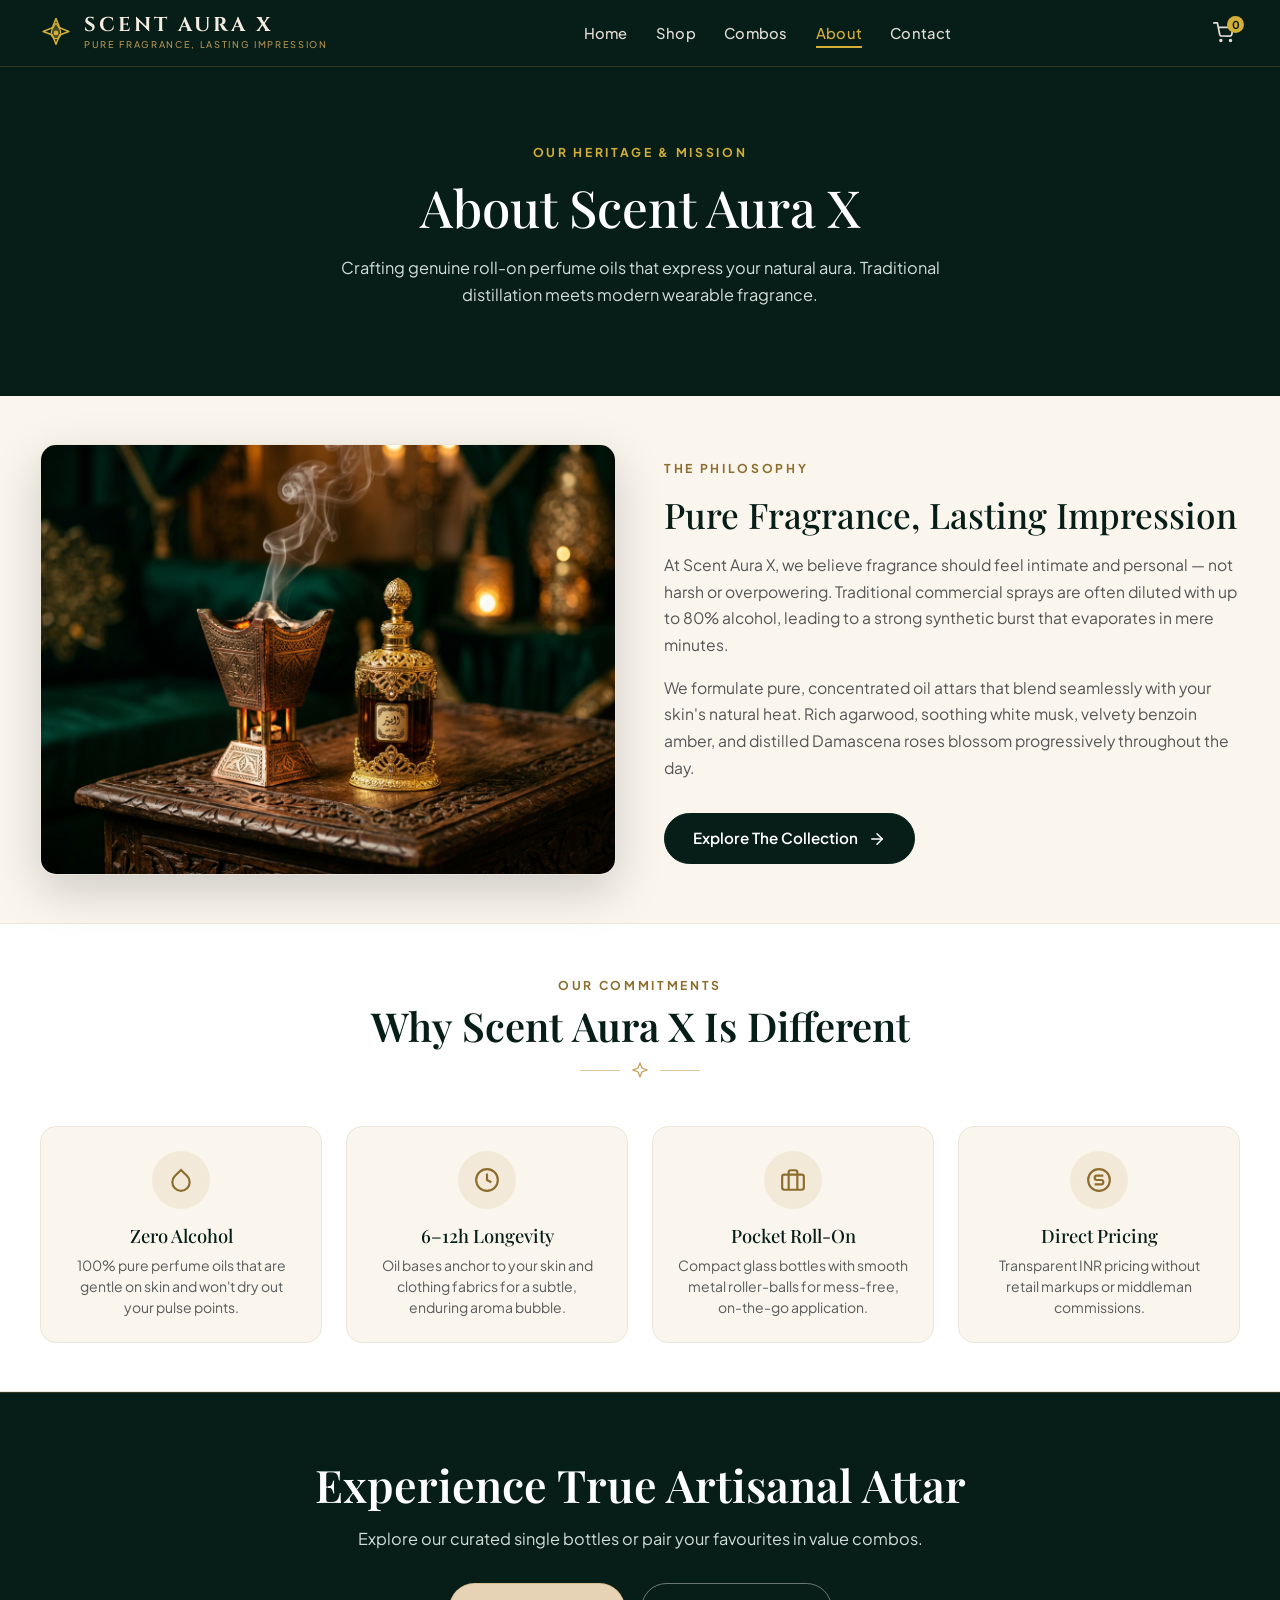
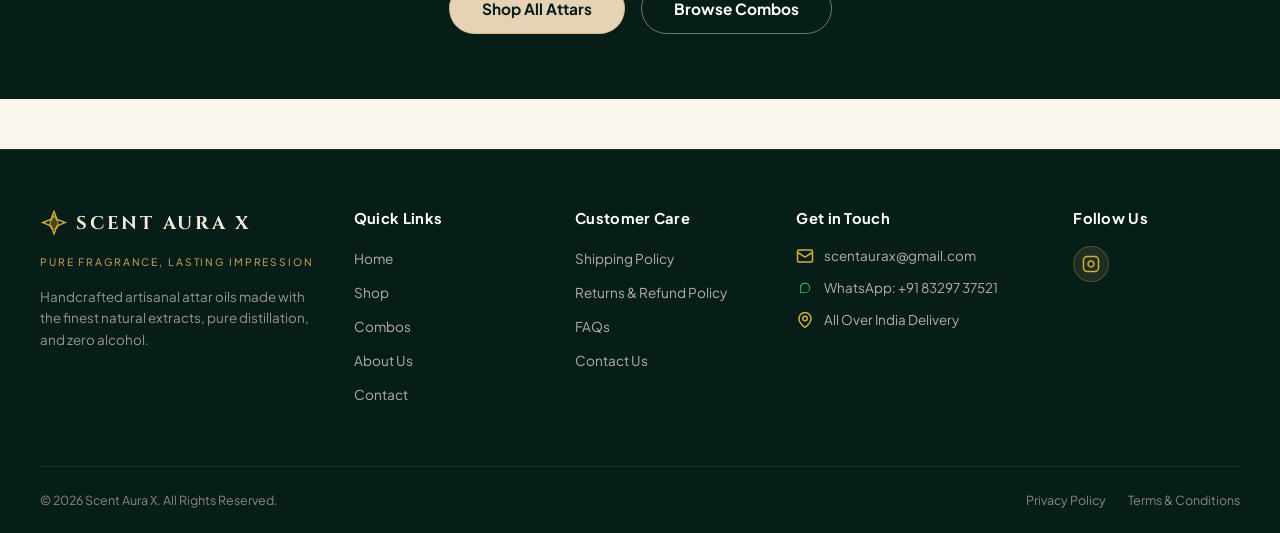
==== commit 425f78c8: "Fix UTF-8 encoding for Rupee symbol across all pages and link policy pages" ====
--- a/about.html
+++ b/about.html
@@ -1,12 +1,12 @@
-﻿<!DOCTYPE html>
+<!DOCTYPE html>
 <html lang="en">
 
 <head>
   <meta charset="UTF-8" />
   <meta name="viewport" content="width=device-width, initial-scale=1.0" />
   <meta name="description"
-    content="About Scent Aura X â€” Artisanal, alcohol-free roll-on attars crafted for everyday Indian life, special occasions, and lasting impressions." />
-  <title>About Us | Scent Aura X â€” Pure Fragrance, Lasting Impression</title>
+    content="About Scent Aura X — Artisanal, alcohol-free roll-on attars crafted for everyday Indian life, special occasions, and lasting impressions." />
+  <title>About Us | Scent Aura X — Pure Fragrance, Lasting Impression</title>
 
   <link href="https://cdn.jsdelivr.net/npm/bootstrap@5.3.3/dist/css/bootstrap.min.css" rel="stylesheet">
   <link rel="stylesheet" href="assets/css/style.css">
@@ -131,7 +131,7 @@
           <h2 class="font-serif mt-2 mb-3" style="font-size: 2.2rem; color: var(--primary-dark);">Pure Fragrance,
             Lasting Impression</h2>
           <p style="color: #555; line-height: 1.7; font-size: 0.98rem;">
-            At Scent Aura X, we believe fragrance should feel intimate and personal â€” not harsh or overpowering.
+            At Scent Aura X, we believe fragrance should feel intimate and personal — not harsh or overpowering.
             Traditional commercial sprays are often diluted with up to 80% alcohol, leading to a strong synthetic burst
             that evaporates in mere minutes.
           </p>
@@ -197,7 +197,7 @@
                 <polyline points="12 6 12 12 16 14"></polyline>
               </svg>
             </div>
-            <h4 class="font-serif" style="color: var(--primary-dark); font-size: 1.15rem;">6â€“12h Longevity</h4>
+            <h4 class="font-serif" style="color: var(--primary-dark); font-size: 1.15rem;">6–12h Longevity</h4>
             <p class="text-muted small mb-0 mt-2">Oil bases anchor to your skin and clothing fabrics for a subtle,
               enduring aroma bubble.</p>
           </div>
